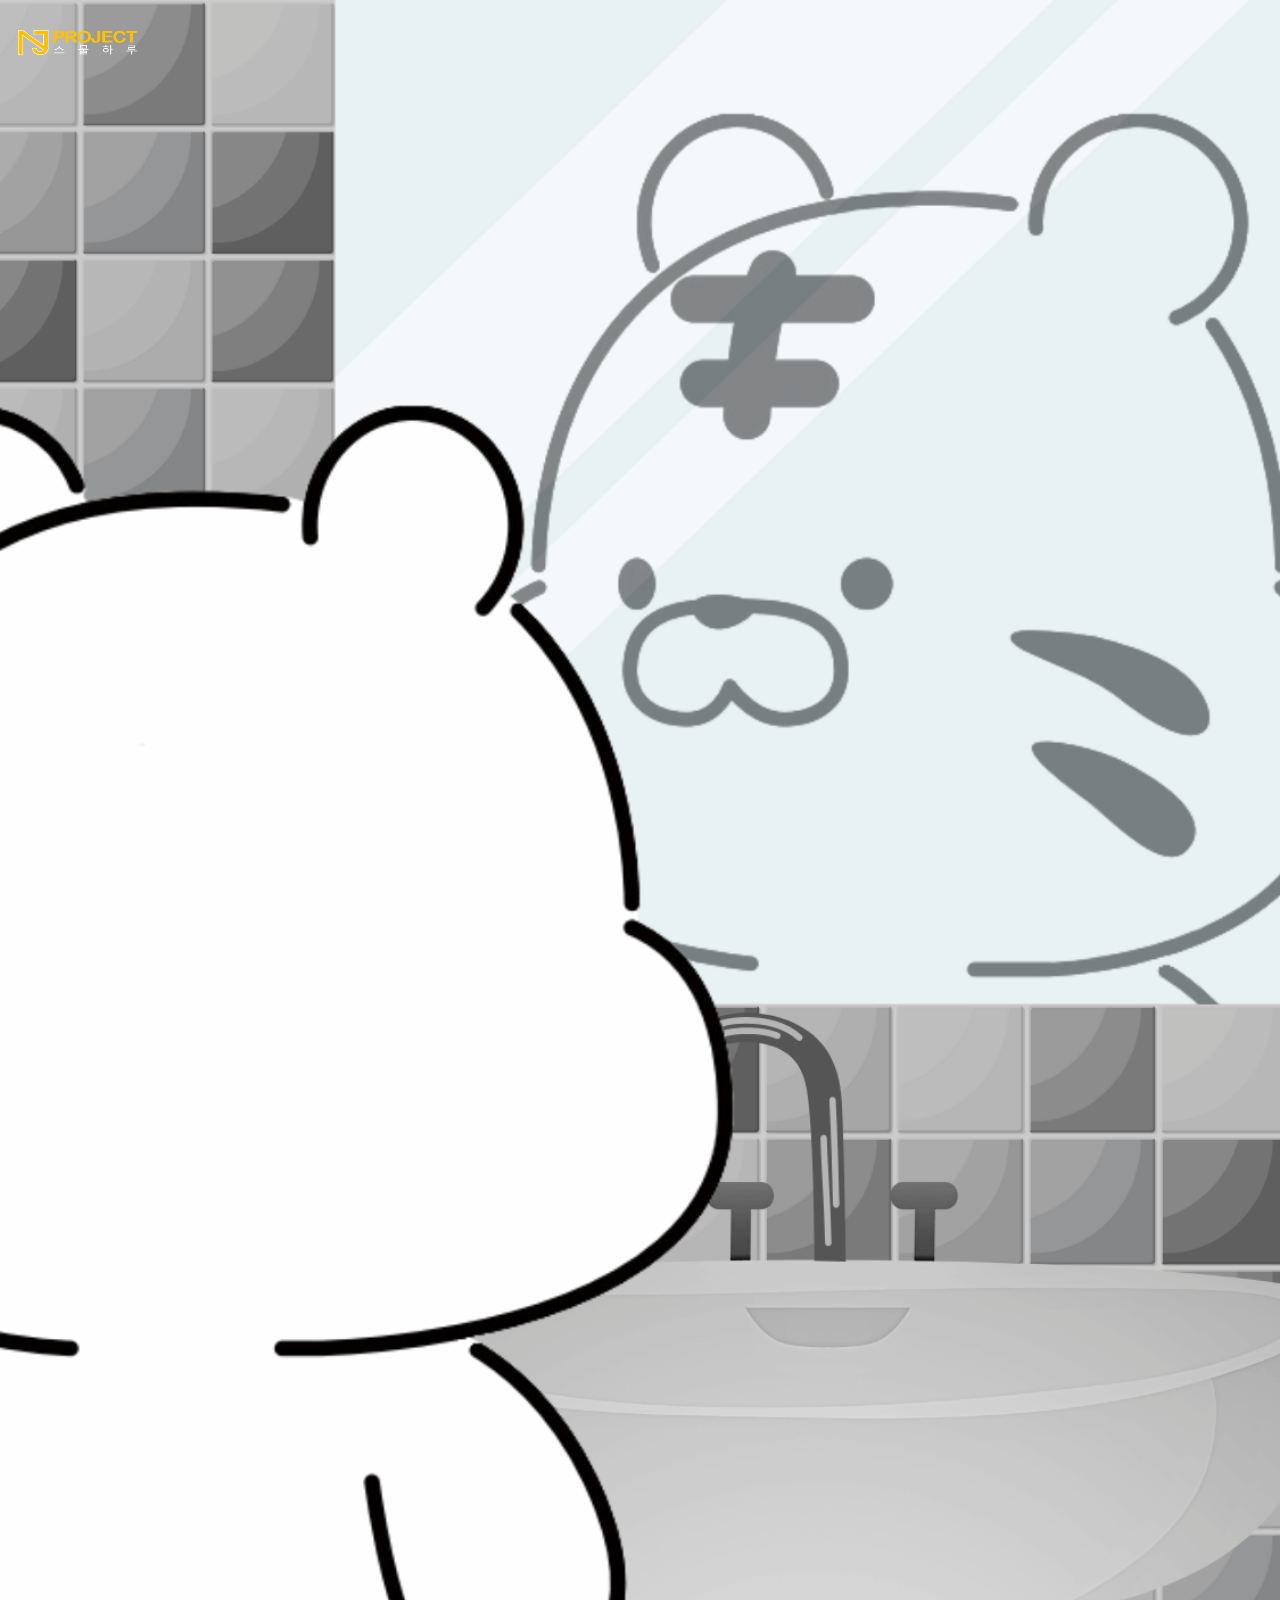
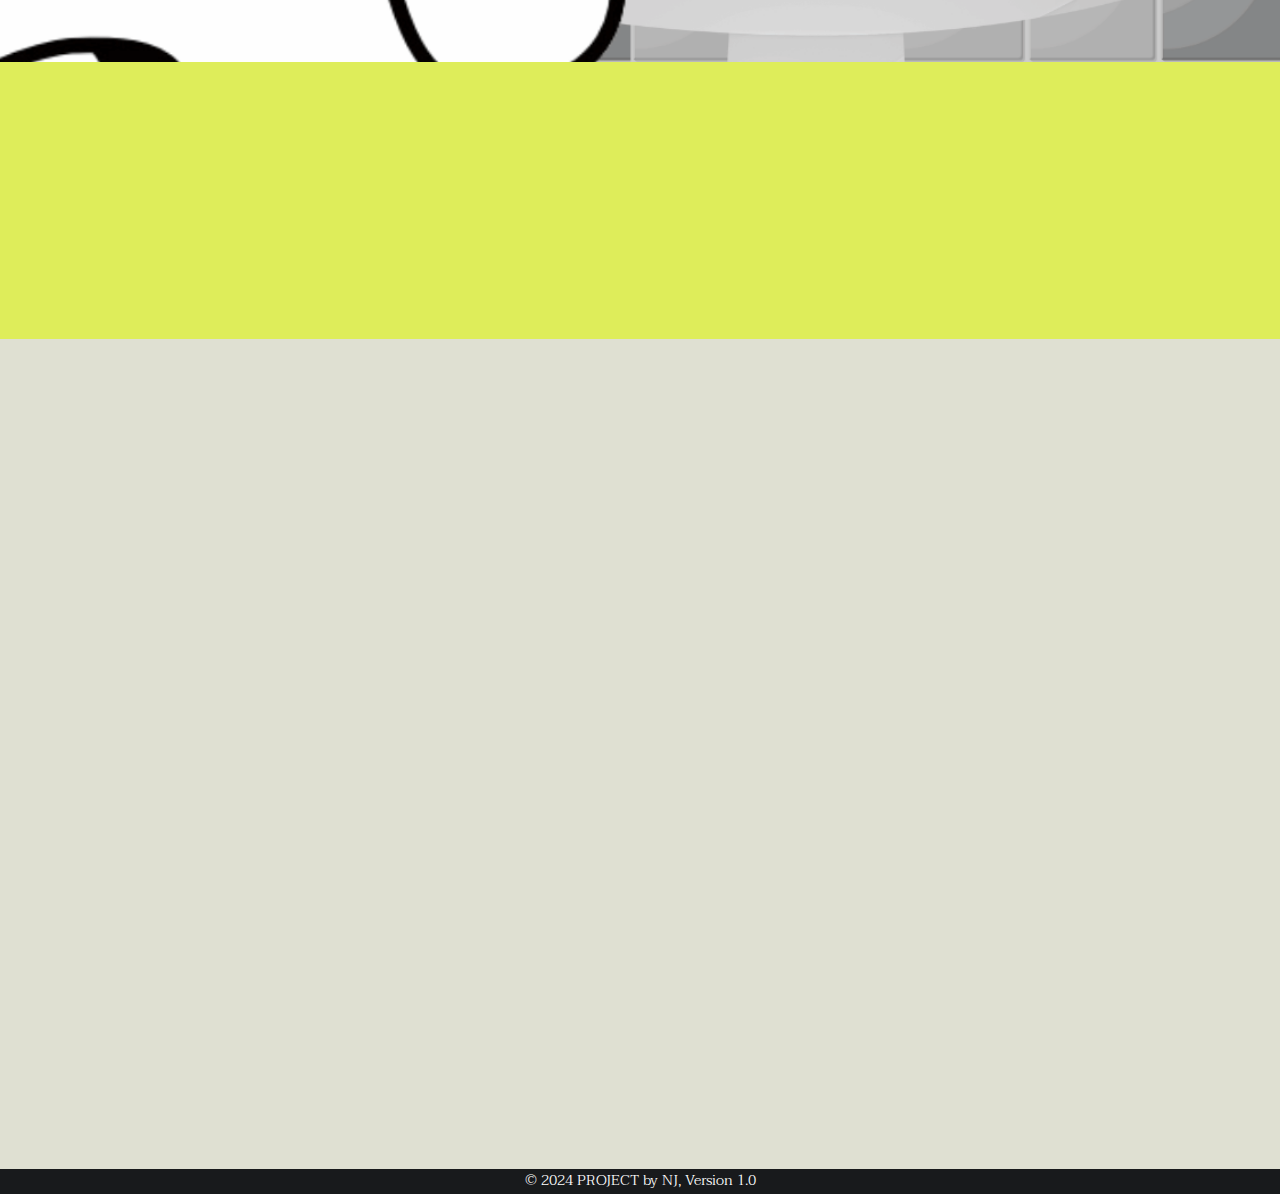
==== index.html @ e20e4a2f "Add files via upload" ====
<!DOCTYPE HTML>
<html><head><title>백호돌이 괴담 by NJ</title><meta charset="utf-8"><meta name="robots" content="index, follow, max-image-preview:large, max-snippet:-1, max-video-preview:-1"><meta name="viewport" content="width=device-width, initial-scale=1"><link rel="stylesheet" href="assets/css/main.css"></head><body>

		<!-- Header -->
		<header id="header" class="alt"><div class="logo"><img src="images/logo.png" width="120" height="40" alt="Project_04 by NJ"></div>
		</header>


		<!-- Boby -->
		<section id="banner3">
			<div id ="content" class="base_container">
				<img id ="intro_container" src="images/bg_intro1.png"></img>
				<div id ="start_container"></div>
			</div>

		</section>

		
		<!-- Footer -->
		<div class="footer">
			<p>&copy; 2024 PROJECT by NJ, Version 1.0</p>
		</div>


		<!-- Scripts -->
		<script src="assets/js/index.js"></script></body></html>
---- assets/css/main.css ----
@charset "UTF-8";
@import url(font-awesome.min.css);
@import url("https://fonts.googleapis.com/css?family=Taviraj:300,400,700,300i,400i,700i");
@import url('https://fonts.googleapis.com/css2?family=Dongle:wght@300;400;700&display=swap');
@import url("https://fonts.googleapis.com/css?family=Poppins:200,300,400,500,600,700,800,900&display=swap");


.dongle-light {
  font-family: "Dongle", sans-serif;
  font-weight: 300;
  font-style: normal;
}

.dongle-regular {
  font-family: "Dongle", sans-serif;
  font-weight: 400;
  font-style: normal;
}

.dongle-bold {
  font-family: "Dongle", sans-serif;
  font-weight: 700;
  font-style: normal;
}

/* Reset */

	html, body, div, span, applet, object, iframe, h1, h2, h3, h4, h5, h6, p, blockquote, pre, a, abbr, acronym, address, big, cite, code, del, dfn, em, img, ins, kbd, q, s, samp, small, strike, strong, sub, sup, tt, var, b, u, i, center, dl, dt, dd, ol, ul, li, fieldset, form, label, legend, table, caption, tbody, tfoot, thead, tr, th, td, article, aside, canvas, details, embed, figure, figcaption, footer, header, hgroup, menu, nav, output, ruby, section, summary, time, mark, audio, video {
		margin: 0;
		padding: 0;
		border: 0;
		font-size: 100%;
		font: inherit;
		vertical-align: baseline;
	}

	article, aside, details, figcaption, figure, footer, header, hgroup, menu, nav, section {
		display: block;
	}

	body {
		line-height: 1;
	}
.image.fit img {
	width: 100%;
	height: auto;
}
	ol, ul {
		list-style: none;
	}

	blockquote, q {
		quotes: none;
	}

	blockquote:before, blockquote:after, q:before, q:after {
		content: '';
		content: none;
	}

	table {
		border-collapse: collapse;
		border-spacing: 0;
	}

	body {
		-webkit-text-size-adjust: none;
	}

/* Box Model */

	*, *:before, *:after {
		-moz-box-sizing: border-box;
		-webkit-box-sizing: border-box;
		box-sizing: border-box;
	}

/* Containers */

	.container {
		margin-left: auto;
		margin-right: auto;
	}

	.container.\31 25\25 {
		width: 100%;
		max-width: 100rem;
		min-width: 80rem;
	}

	.container.\37 5\25 {
		width: 60rem;
	}

	.container.\35 0\25 {
		width: 40rem;
	}

	.container.\32 5\25 {
		width: 20rem;
	}

	.container {
		width: 80rem;
	}

	@media screen and (max-width: 1680px) {

		.container.\31 25\25 {
			width: 100%;
			max-width: 100rem;
			min-width: 80rem;
		}

		.container.\37 5\25 {
			width: 60rem;
		}

		.container.\35 0\25 {
			width: 40rem;
		}

		.container.\32 5\25 {
			width: 20rem;
		}

		.container {
			width: 80rem;
		}

	}

	@media screen and (max-width: 1280px) {

		.container.\31 25\25 {
			width: 100%;
			max-width: 81.25rem;
			min-width: 65rem;
		}

		.container.\37 5\25 {
			width: 48.75rem;
		}

		.container.\35 0\25 {
			width: 32.5rem;
		}

		.container.\32 5\25 {
			width: 16.25rem;
		}

		.container {
			width: 65rem;
		}

	}

	@media screen and (max-width: 980px) {

		.container.\31 25\25 {
			width: 100%;
			max-width: 112.5%;
			min-width: 90%;
		}

		.container.\37 5\25 {
			width: 67.5%;
		}

		.container.\35 0\25 {
			width: 45%;
		}

		.container.\32 5\25 {
			width: 22.5%;
		}

		.container {
			width: 90%;
		}

	}

	@media screen and (max-width: 736px) {

		.container.\31 25\25 {
			width: 100%;
			max-width: 112.5%;
			min-width: 90%;
		}

		.container.\37 5\25 {
			width: 67.5%;
		}

		.container.\35 0\25 {
			width: 45%;
		}

		.container.\32 5\25 {
			width: 22.5%;
		}

		.container {
			width: 90% !important;
		}

	}

	@media screen and (max-width: 480px) {

		.container.\31 25\25 {
			width: 100%;
			max-width: 112.5%;
			min-width: 90%;
		}

		.container.\37 5\25 {
			width: 67.5%;
		}

		.container.\35 0\25 {
			width: 45%;
		}

		.container.\32 5\25 {
			width: 22.5%;
		}

		.container {
			width: 90% !important;
		}

	}

/* Grid */

	.row {
		border-bottom: solid 1px transparent;
		-moz-box-sizing: border-box;
		-webkit-box-sizing: border-box;
		box-sizing: border-box;
	}

	.row > * {
		float: left;
		-moz-box-sizing: border-box;
		-webkit-box-sizing: border-box;
		box-sizing: border-box;
	}

	.row:after, .row:before {
		content: '';
		display: block;
		clear: both;
		height: 0;
	}

	.row.uniform > * > :first-child {
		margin-top: 0;
	}

	.row.uniform > * > :last-child {
		margin-bottom: 0;
	}

	.row.\30 \25 > * {
		padding: 0 0 0 0rem;
	}

	.row.\30 \25 {
		margin: 0 0 -1px 0rem;
	}

	.row.uniform.\30 \25 > * {
		padding: 0rem 0 0 0rem;
	}

	.row.uniform.\30 \25 {
		margin: 0rem 0 -1px 0rem;
	}

	.row > * {
		padding: 0 0 0 2rem;
	}

	.row {
		margin: 0 0 -1px -2rem;
	}

	.row.uniform > * {
		padding: 2rem 0 0 2rem;
	}

	.row.uniform {
		margin: -2rem 0 -1px -2rem;
	}

	.row.\32 00\25 > * {
		padding: 0 0 0 4rem;
	}

	.row.\32 00\25 {
		margin: 0 0 -1px -4rem;
	}

	.row.uniform.\32 00\25 > * {
		padding: 4rem 0 0 4rem;
	}

	.row.uniform.\32 00\25 {
		margin: -4rem 0 -1px -4rem;
	}

	.row.\31 50\25 > * {
		padding: 0 0 0 3rem;
	}

	.row.\31 50\25 {
		margin: 0 0 -1px -3rem;
	}

	.row.uniform.\31 50\25 > * {
		padding: 3rem 0 0 3rem;
	}

	.row.uniform.\31 50\25 {
		margin: -3rem 0 -1px -3rem;
	}

	.row.\35 0\25 > * {
		padding: 0 0 0 1rem;
	}

	.row.\35 0\25 {
		margin: 0 0 -1px -1rem;
	}

	.row.uniform.\35 0\25 > * {
		padding: 1rem 0 0 1rem;
	}

	.row.uniform.\35 0\25 {
		margin: -1rem 0 -1px -1rem;
	}

	.row.\32 5\25 > * {
		padding: 0 0 0 0.5rem;
	}

	.row.\32 5\25 {
		margin: 0 0 -1px -0.5rem;
	}

	.row.uniform.\32 5\25 > * {
		padding: 0.5rem 0 0 0.5rem;
	}

	.row.uniform.\32 5\25 {
		margin: -0.5rem 0 -1px -0.5rem;
	}

	.\31 2u, .\31 2u\24 {
		width: 100%;
		clear: none;
		margin-left: 0;
	}

	.\31 1u, .\31 1u\24 {
		width: 91.6666666667%;
		clear: none;
		margin-left: 0;
	}

	.\31 0u, .\31 0u\24 {
		width: 83.3333333333%;
		clear: none;
		margin-left: 0;
	}

	.\39 u, .\39 u\24 {
		width: 75%;
		clear: none;
		margin-left: 0;
	}

	.\38 u, .\38 u\24 {
		width: 66.6666666667%;
		clear: none;
		margin-left: 0;
	}

	.\37 u, .\37 u\24 {
		width: 58.3333333333%;
		clear: none;
		margin-left: 0;
	}

	.\36 u, .\36 u\24 {
		width: 50%;
		clear: none;
		margin-left: 0;
	}

	.\35 u, .\35 u\24 {
		width: 41.6666666667%;
		clear: none;
		margin-left: 0;
	}

	.\34 u, .\34 u\24 {
		width: 33.3333333333%;
		clear: none;
		margin-left: 0;
	}

	.\33 u, .\33 u\24 {
		width: 25%;
		clear: none;
		margin-left: 0;
	}

	.\32 u, .\32 u\24 {
		width: 16.6666666667%;
		clear: none;
		margin-left: 0;
	}

	.\31 u, .\31 u\24 {
		width: 8.3333333333%;
		clear: none;
		margin-left: 0;
	}

	.\31 2u\24 + *,
	.\31 1u\24 + *,
	.\31 0u\24 + *,
	.\39 u\24 + *,
	.\38 u\24 + *,
	.\37 u\24 + *,
	.\36 u\24 + *,
	.\35 u\24 + *,
	.\34 u\24 + *,
	.\33 u\24 + *,
	.\32 u\24 + *,
	.\31 u\24 + * {
		clear: left;
	}

	.\-11u {
		margin-left: 91.66667%;
	}

	.\-10u {
		margin-left: 83.33333%;
	}

	.\-9u {
		margin-left: 75%;
	}

	.\-8u {
		margin-left: 66.66667%;
	}

	.\-7u {
		margin-left: 58.33333%;
	}

	.\-6u {
		margin-left: 50%;
	}

	.\-5u {
		margin-left: 41.66667%;
	}

	.\-4u {
		margin-left: 33.33333%;
	}

	.\-3u {
		margin-left: 25%;
	}

	.\-2u {
		margin-left: 16.66667%;
	}

	.\-1u {
		margin-left: 8.33333%;
	}

	@media screen and (max-width: 1680px) {

		.row > * {
			padding: 0 0 0 2rem;
		}

		.row {
			margin: 0 0 -1px -2rem;
		}

		.row.uniform > * {
			padding: 2rem 0 0 2rem;
		}

		.row.uniform {
			margin: -2rem 0 -1px -2rem;
		}

		.row.\32 00\25 > * {
			padding: 0 0 0 4rem;
		}

		.row.\32 00\25 {
			margin: 0 0 -1px -4rem;
		}

		.row.uniform.\32 00\25 > * {
			padding: 4rem 0 0 4rem;
		}

		.row.uniform.\32 00\25 {
			margin: -4rem 0 -1px -4rem;
		}

		.row.\31 50\25 > * {
			padding: 0 0 0 3rem;
		}

		.row.\31 50\25 {
			margin: 0 0 -1px -3rem;
		}

		.row.uniform.\31 50\25 > * {
			padding: 3rem 0 0 3rem;
		}

		.row.uniform.\31 50\25 {
			margin: -3rem 0 -1px -3rem;
		}

		.row.\35 0\25 > * {
			padding: 0 0 0 1rem;
		}

		.row.\35 0\25 {
			margin: 0 0 -1px -1rem;
		}

		.row.uniform.\35 0\25 > * {
			padding: 1rem 0 0 1rem;
		}

		.row.uniform.\35 0\25 {
			margin: -1rem 0 -1px -1rem;
		}

		.row.\32 5\25 > * {
			padding: 0 0 0 0.5rem;
		}

		.row.\32 5\25 {
			margin: 0 0 -1px -0.5rem;
		}

		.row.uniform.\32 5\25 > * {
			padding: 0.5rem 0 0 0.5rem;
		}

		.row.uniform.\32 5\25 {
			margin: -0.5rem 0 -1px -0.5rem;
		}

		.\31 2u\28xlarge\29, .\31 2u\24\28xlarge\29 {
			width: 100%;
			clear: none;
			margin-left: 0;
		}

		.\31 1u\28xlarge\29, .\31 1u\24\28xlarge\29 {
			width: 91.6666666667%;
			clear: none;
			margin-left: 0;
		}

		.\31 0u\28xlarge\29, .\31 0u\24\28xlarge\29 {
			width: 83.3333333333%;
			clear: none;
			margin-left: 0;
		}

		.\39 u\28xlarge\29, .\39 u\24\28xlarge\29 {
			width: 75%;
			clear: none;
			margin-left: 0;
		}

		.\38 u\28xlarge\29, .\38 u\24\28xlarge\29 {
			width: 66.6666666667%;
			clear: none;
			margin-left: 0;
		}

		.\37 u\28xlarge\29, .\37 u\24\28xlarge\29 {
			width: 58.3333333333%;
			clear: none;
			margin-left: 0;
		}

		.\36 u\28xlarge\29, .\36 u\24\28xlarge\29 {
			width: 50%;
			clear: none;
			margin-left: 0;
		}

		.\35 u\28xlarge\29, .\35 u\24\28xlarge\29 {
			width: 41.6666666667%;
			clear: none;
			margin-left: 0;
		}

		.\34 u\28xlarge\29, .\34 u\24\28xlarge\29 {
			width: 33.3333333333%;
			clear: none;
			margin-left: 0;
		}

		.\33 u\28xlarge\29, .\33 u\24\28xlarge\29 {
			width: 25%;
			clear: none;
			margin-left: 0;
		}

		.\32 u\28xlarge\29, .\32 u\24\28xlarge\29 {
			width: 16.6666666667%;
			clear: none;
			margin-left: 0;
		}

		.\31 u\28xlarge\29, .\31 u\24\28xlarge\29 {
			width: 8.3333333333%;
			clear: none;
			margin-left: 0;
		}

		.\31 2u\24\28xlarge\29 + *,
		.\31 1u\24\28xlarge\29 + *,
		.\31 0u\24\28xlarge\29 + *,
		.\39 u\24\28xlarge\29 + *,
		.\38 u\24\28xlarge\29 + *,
		.\37 u\24\28xlarge\29 + *,
		.\36 u\24\28xlarge\29 + *,
		.\35 u\24\28xlarge\29 + *,
		.\34 u\24\28xlarge\29 + *,
		.\33 u\24\28xlarge\29 + *,
		.\32 u\24\28xlarge\29 + *,
		.\31 u\24\28xlarge\29 + * {
			clear: left;
		}

		.\-11u\28xlarge\29 {
			margin-left: 91.66667%;
		}

		.\-10u\28xlarge\29 {
			margin-left: 83.33333%;
		}

		.\-9u\28xlarge\29 {
			margin-left: 75%;
		}

		.\-8u\28xlarge\29 {
			margin-left: 66.66667%;
		}

		.\-7u\28xlarge\29 {
			margin-left: 58.33333%;
		}

		.\-6u\28xlarge\29 {
			margin-left: 50%;
		}

		.\-5u\28xlarge\29 {
			margin-left: 41.66667%;
		}

		.\-4u\28xlarge\29 {
			margin-left: 33.33333%;
		}

		.\-3u\28xlarge\29 {
			margin-left: 25%;
		}

		.\-2u\28xlarge\29 {
			margin-left: 16.66667%;
		}

		.\-1u\28xlarge\29 {
			margin-left: 8.33333%;
		}

	}

	@media screen and (max-width: 1280px) {

		.row > * {
			padding: 0 0 0 1.5rem;
		}

		.row {
			margin: 0 0 -1px -1.5rem;
		}

		.row.uniform > * {
			padding: 1.5rem 0 0 1.5rem;
		}

		.row.uniform {
			margin: -1.5rem 0 -1px -1.5rem;
		}

		.row.\32 00\25 > * {
			padding: 0 0 0 3rem;
		}

		.row.\32 00\25 {
			margin: 0 0 -1px -3rem;
		}

		.row.uniform.\32 00\25 > * {
			padding: 3rem 0 0 3rem;
		}

		.row.uniform.\32 00\25 {
			margin: -3rem 0 -1px -3rem;
		}

		.row.\31 50\25 > * {
			padding: 0 0 0 2.25rem;
		}

		.row.\31 50\25 {
			margin: 0 0 -1px -2.25rem;
		}

		.row.uniform.\31 50\25 > * {
			padding: 2.25rem 0 0 2.25rem;
		}

		.row.uniform.\31 50\25 {
			margin: -2.25rem 0 -1px -2.25rem;
		}

		.row.\35 0\25 > * {
			padding: 0 0 0 0.75rem;
		}

		.row.\35 0\25 {
			margin: 0 0 -1px -0.75rem;
		}

		.row.uniform.\35 0\25 > * {
			padding: 0.75rem 0 0 0.75rem;
		}

		.row.uniform.\35 0\25 {
			margin: -0.75rem 0 -1px -0.75rem;
		}

		.row.\32 5\25 > * {
			padding: 0 0 0 0.375rem;
		}

		.row.\32 5\25 {
			margin: 0 0 -1px -0.375rem;
		}

		.row.uniform.\32 5\25 > * {
			padding: 0.375rem 0 0 0.375rem;
		}

		.row.uniform.\32 5\25 {
			margin: -0.375rem 0 -1px -0.375rem;
		}

		.\31 2u\28large\29, .\31 2u\24\28large\29 {
			width: 100%;
			clear: none;
			margin-left: 0;
		}

		.\31 1u\28large\29, .\31 1u\24\28large\29 {
			width: 91.6666666667%;
			clear: none;
			margin-left: 0;
		}

		.\31 0u\28large\29, .\31 0u\24\28large\29 {
			width: 83.3333333333%;
			clear: none;
			margin-left: 0;
		}

		.\39 u\28large\29, .\39 u\24\28large\29 {
			width: 75%;
			clear: none;
			margin-left: 0;
		}

		.\38 u\28large\29, .\38 u\24\28large\29 {
			width: 66.6666666667%;
			clear: none;
			margin-left: 0;
		}

		.\37 u\28large\29, .\37 u\24\28large\29 {
			width: 58.3333333333%;
			clear: none;
			margin-left: 0;
		}

		.\36 u\28large\29, .\36 u\24\28large\29 {
			width: 50%;
			clear: none;
			margin-left: 0;
		}

		.\35 u\28large\29, .\35 u\24\28large\29 {
			width: 41.6666666667%;
			clear: none;
			margin-left: 0;
		}

		.\34 u\28large\29, .\34 u\24\28large\29 {
			width: 33.3333333333%;
			clear: none;
			margin-left: 0;
		}

		.\33 u\28large\29, .\33 u\24\28large\29 {
			width: 25%;
			clear: none;
			margin-left: 0;
		}

		.\32 u\28large\29, .\32 u\24\28large\29 {
			width: 16.6666666667%;
			clear: none;
			margin-left: 0;
		}

		.\31 u\28large\29, .\31 u\24\28large\29 {
			width: 8.3333333333%;
			clear: none;
			margin-left: 0;
		}

		.\31 2u\24\28large\29 + *,
		.\31 1u\24\28large\29 + *,
		.\31 0u\24\28large\29 + *,
		.\39 u\24\28large\29 + *,
		.\38 u\24\28large\29 + *,
		.\37 u\24\28large\29 + *,
		.\36 u\24\28large\29 + *,
		.\35 u\24\28large\29 + *,
		.\34 u\24\28large\29 + *,
		.\33 u\24\28large\29 + *,
		.\32 u\24\28large\29 + *,
		.\31 u\24\28large\29 + * {
			clear: left;
		}

		.\-11u\28large\29 {
			margin-left: 91.66667%;
		}

		.\-10u\28large\29 {
			margin-left: 83.33333%;
		}

		.\-9u\28large\29 {
			margin-left: 75%;
		}

		.\-8u\28large\29 {
			margin-left: 66.66667%;
		}

		.\-7u\28large\29 {
			margin-left: 58.33333%;
		}

		.\-6u\28large\29 {
			margin-left: 50%;
		}

		.\-5u\28large\29 {
			margin-left: 41.66667%;
		}

		.\-4u\28large\29 {
			margin-left: 33.33333%;
		}

		.\-3u\28large\29 {
			margin-left: 25%;
		}

		.\-2u\28large\29 {
			margin-left: 16.66667%;
		}

		.\-1u\28large\29 {
			margin-left: 8.33333%;
		}

	}

	@media screen and (max-width: 980px) {

		.row > * {
			padding: 0 0 0 1.5rem;
		}

		.row {
			margin: 0 0 -1px -1.5rem;
		}

		.row.uniform > * {
			padding: 1.5rem 0 0 1.5rem;
		}

		.row.uniform {
			margin: -1.5rem 0 -1px -1.5rem;
		}

		.row.\32 00\25 > * {
			padding: 0 0 0 3rem;
		}

		.row.\32 00\25 {
			margin: 0 0 -1px -3rem;
		}

		.row.uniform.\32 00\25 > * {
			padding: 3rem 0 0 3rem;
		}

		.row.uniform.\32 00\25 {
			margin: -3rem 0 -1px -3rem;
		}

		.row.\31 50\25 > * {
			padding: 0 0 0 2.25rem;
		}

		.row.\31 50\25 {
			margin: 0 0 -1px -2.25rem;
		}

		.row.uniform.\31 50\25 > * {
			padding: 2.25rem 0 0 2.25rem;
		}

		.row.uniform.\31 50\25 {
			margin: -2.25rem 0 -1px -2.25rem;
		}

		.row.\35 0\25 > * {
			padding: 0 0 0 0.75rem;
		}

		.row.\35 0\25 {
			margin: 0 0 -1px -0.75rem;
		}

		.row.uniform.\35 0\25 > * {
			padding: 0.75rem 0 0 0.75rem;
		}

		.row.uniform.\35 0\25 {
			margin: -0.75rem 0 -1px -0.75rem;
		}

		.row.\32 5\25 > * {
			padding: 0 0 0 0.375rem;
		}

		.row.\32 5\25 {
			margin: 0 0 -1px -0.375rem;
		}

		.row.uniform.\32 5\25 > * {
			padding: 0.375rem 0 0 0.375rem;
		}

		.row.uniform.\32 5\25 {
			margin: -0.375rem 0 -1px -0.375rem;
		}

		.\31 2u\28medium\29, .\31 2u\24\28medium\29 {
			width: 100%;
			clear: none;
			margin-left: 0;
		}

		.\31 1u\28medium\29, .\31 1u\24\28medium\29 {
			width: 91.6666666667%;
			clear: none;
			margin-left: 0;
		}

		.\31 0u\28medium\29, .\31 0u\24\28medium\29 {
			width: 83.3333333333%;
			clear: none;
			margin-left: 0;
		}

		.\39 u\28medium\29, .\39 u\24\28medium\29 {
			width: 75%;
			clear: none;
			margin-left: 0;
		}

		.\38 u\28medium\29, .\38 u\24\28medium\29 {
			width: 66.6666666667%;
			clear: none;
			margin-left: 0;
		}

		.\37 u\28medium\29, .\37 u\24\28medium\29 {
			width: 58.3333333333%;
			clear: none;
			margin-left: 0;
		}

		.\36 u\28medium\29, .\36 u\24\28medium\29 {
			width: 50%;
			clear: none;
			margin-left: 0;
		}

		.\35 u\28medium\29, .\35 u\24\28medium\29 {
			width: 41.6666666667%;
			clear: none;
			margin-left: 0;
		}

		.\34 u\28medium\29, .\34 u\24\28medium\29 {
			width: 33.3333333333%;
			clear: none;
			margin-left: 0;
		}

		.\33 u\28medium\29, .\33 u\24\28medium\29 {
			width: 25%;
			clear: none;
			margin-left: 0;
		}

		.\32 u\28medium\29, .\32 u\24\28medium\29 {
			width: 16.6666666667%;
			clear: none;
			margin-left: 0;
		}

		.\31 u\28medium\29, .\31 u\24\28medium\29 {
			width: 8.3333333333%;
			clear: none;
			margin-left: 0;
		}

		.\31 2u\24\28medium\29 + *,
		.\31 1u\24\28medium\29 + *,
		.\31 0u\24\28medium\29 + *,
		.\39 u\24\28medium\29 + *,
		.\38 u\24\28medium\29 + *,
		.\37 u\24\28medium\29 + *,
		.\36 u\24\28medium\29 + *,
		.\35 u\24\28medium\29 + *,
		.\34 u\24\28medium\29 + *,
		.\33 u\24\28medium\29 + *,
		.\32 u\24\28medium\29 + *,
		.\31 u\24\28medium\29 + * {
			clear: left;
		}

		.\-11u\28medium\29 {
			margin-left: 91.66667%;
		}

		.\-10u\28medium\29 {
			margin-left: 83.33333%;
		}

		.\-9u\28medium\29 {
			margin-left: 75%;
		}

		.\-8u\28medium\29 {
			margin-left: 66.66667%;
		}

		.\-7u\28medium\29 {
			margin-left: 58.33333%;
		}

		.\-6u\28medium\29 {
			margin-left: 50%;
		}

		.\-5u\28medium\29 {
			margin-left: 41.66667%;
		}

		.\-4u\28medium\29 {
			margin-left: 33.33333%;
		}

		.\-3u\28medium\29 {
			margin-left: 25%;
		}

		.\-2u\28medium\29 {
			margin-left: 16.66667%;
		}

		.\-1u\28medium\29 {
			margin-left: 8.33333%;
		}

	}

	@media screen and (max-width: 736px) {

		.row > * {
			padding: 0 0 0 1.25rem;
		}

		.row {
			margin: 0 0 -1px -1.25rem;
		}

		.row.uniform > * {
			padding: 1.25rem 0 0 1.25rem;
		}

		.row.uniform {
			margin: -1.25rem 0 -1px -1.25rem;
		}

		.row.\32 00\25 > * {
			padding: 0 0 0 2.5rem;
		}

		.row.\32 00\25 {
			margin: 0 0 -1px -2.5rem;
		}

		.row.uniform.\32 00\25 > * {
			padding: 2.5rem 0 0 2.5rem;
		}

		.row.uniform.\32 00\25 {
			margin: -2.5rem 0 -1px -2.5rem;
		}

		.row.\31 50\25 > * {
			padding: 0 0 0 1.875rem;
		}

		.row.\31 50\25 {
			margin: 0 0 -1px -1.875rem;
		}

		.row.uniform.\31 50\25 > * {
			padding: 1.875rem 0 0 1.875rem;
		}

		.row.uniform.\31 50\25 {
			margin: -1.875rem 0 -1px -1.875rem;
		}

		.row.\35 0\25 > * {
			padding: 0 0 0 0.625rem;
		}

		.row.\35 0\25 {
			margin: 0 0 -1px -0.625rem;
		}

		.row.uniform.\35 0\25 > * {
			padding: 0.625rem 0 0 0.625rem;
		}

		.row.uniform.\35 0\25 {
			margin: -0.625rem 0 -1px -0.625rem;
		}

		.row.\32 5\25 > * {
			padding: 0 0 0 0.3125rem;
		}

		.row.\32 5\25 {
			margin: 0 0 -1px -0.3125rem;
		}

		.row.uniform.\32 5\25 > * {
			padding: 0.3125rem 0 0 0.3125rem;
		}

		.row.uniform.\32 5\25 {
			margin: -0.3125rem 0 -1px -0.3125rem;
		}

		.\31 2u\28small\29, .\31 2u\24\28small\29 {
			width: 100%;
			clear: none;
			margin-left: 0;
		}

		.\31 1u\28small\29, .\31 1u\24\28small\29 {
			width: 91.6666666667%;
			clear: none;
			margin-left: 0;
		}

		.\31 0u\28small\29, .\31 0u\24\28small\29 {
			width: 83.3333333333%;
			clear: none;
			margin-left: 0;
		}

		.\39 u\28small\29, .\39 u\24\28small\29 {
			width: 75%;
			clear: none;
			margin-left: 0;
		}

		.\38 u\28small\29, .\38 u\24\28small\29 {
			width: 66.6666666667%;
			clear: none;
			margin-left: 0;
		}

		.\37 u\28small\29, .\37 u\24\28small\29 {
			width: 58.3333333333%;
			clear: none;
			margin-left: 0;
		}

		.\36 u\28small\29, .\36 u\24\28small\29 {
			width: 50%;
			clear: none;
			margin-left: 0;
		}

		.\35 u\28small\29, .\35 u\24\28small\29 {
			width: 41.6666666667%;
			clear: none;
			margin-left: 0;
		}

		.\34 u\28small\29, .\34 u\24\28small\29 {
			width: 33.3333333333%;
			clear: none;
			margin-left: 0;
		}

		.\33 u\28small\29, .\33 u\24\28small\29 {
			width: 25%;
			clear: none;
			margin-left: 0;
		}

		.\32 u\28small\29, .\32 u\24\28small\29 {
			width: 16.6666666667%;
			clear: none;
			margin-left: 0;
		}

		.\31 u\28small\29, .\31 u\24\28small\29 {
			width: 8.3333333333%;
			clear: none;
			margin-left: 0;
		}

		.\31 2u\24\28small\29 + *,
		.\31 1u\24\28small\29 + *,
		.\31 0u\24\28small\29 + *,
		.\39 u\24\28small\29 + *,
		.\38 u\24\28small\29 + *,
		.\37 u\24\28small\29 + *,
		.\36 u\24\28small\29 + *,
		.\35 u\24\28small\29 + *,
		.\34 u\24\28small\29 + *,
		.\33 u\24\28small\29 + *,
		.\32 u\24\28small\29 + *,
		.\31 u\24\28small\29 + * {
			clear: left;
		}

		.\-11u\28small\29 {
			margin-left: 91.66667%;
		}

		.\-10u\28small\29 {
			margin-left: 83.33333%;
		}

		.\-9u\28small\29 {
			margin-left: 75%;
		}

		.\-8u\28small\29 {
			margin-left: 66.66667%;
		}

		.\-7u\28small\29 {
			margin-left: 58.33333%;
		}

		.\-6u\28small\29 {
			margin-left: 50%;
		}

		.\-5u\28small\29 {
			margin-left: 41.66667%;
		}

		.\-4u\28small\29 {
			margin-left: 33.33333%;
		}

		.\-3u\28small\29 {
			margin-left: 25%;
		}

		.\-2u\28small\29 {
			margin-left: 16.66667%;
		}

		.\-1u\28small\29 {
			margin-left: 8.33333%;
		}

	}

	@media screen and (max-width: 480px) {

		.row > * {
			padding: 0 0 0 1.25rem;
		}

		.row {
			margin: 0 0 -1px -1.25rem;
		}

		.row.uniform > * {
			padding: 1.25rem 0 0 1.25rem;
		}

		.row.uniform {
			margin: -1.25rem 0 -1px -1.25rem;
		}

		.row.\32 00\25 > * {
			padding: 0 0 0 2.5rem;
		}

		.row.\32 00\25 {
			margin: 0 0 -1px -2.5rem;
		}

		.row.uniform.\32 00\25 > * {
			padding: 2.5rem 0 0 2.5rem;
		}

		.row.uniform.\32 00\25 {
			margin: -2.5rem 0 -1px -2.5rem;
		}

		.row.\31 50\25 > * {
			padding: 0 0 0 1.875rem;
		}

		.row.\31 50\25 {
			margin: 0 0 -1px -1.875rem;
		}

		.row.uniform.\31 50\25 > * {
			padding: 1.875rem 0 0 1.875rem;
		}

		.row.uniform.\31 50\25 {
			margin: -1.875rem 0 -1px -1.875rem;
		}

		.row.\35 0\25 > * {
			padding: 0 0 0 0.625rem;
		}

		.row.\35 0\25 {
			margin: 0 0 -1px -0.625rem;
		}

		.row.uniform.\35 0\25 > * {
			padding: 0.625rem 0 0 0.625rem;
		}

		.row.uniform.\35 0\25 {
			margin: -0.625rem 0 -1px -0.625rem;
		}

		.row.\32 5\25 > * {
			padding: 0 0 0 0.3125rem;
		}

		.row.\32 5\25 {
			margin: 0 0 -1px -0.3125rem;
		}

		.row.uniform.\32 5\25 > * {
			padding: 0.3125rem 0 0 0.3125rem;
		}

		.row.uniform.\32 5\25 {
			margin: -0.3125rem 0 -1px -0.3125rem;
		}

		.\31 2u\28xsmall\29, .\31 2u\24\28xsmall\29 {
			width: 100%;
			clear: none;
			margin-left: 0;
		}

		.\31 1u\28xsmall\29, .\31 1u\24\28xsmall\29 {
			width: 91.6666666667%;
			clear: none;
			margin-left: 0;
		}

		.\31 0u\28xsmall\29, .\31 0u\24\28xsmall\29 {
			width: 83.3333333333%;
			clear: none;
			margin-left: 0;
		}

		.\39 u\28xsmall\29, .\39 u\24\28xsmall\29 {
			width: 75%;
			clear: none;
			margin-left: 0;
		}

		.\38 u\28xsmall\29, .\38 u\24\28xsmall\29 {
			width: 66.6666666667%;
			clear: none;
			margin-left: 0;
		}

		.\37 u\28xsmall\29, .\37 u\24\28xsmall\29 {
			width: 58.3333333333%;
			clear: none;
			margin-left: 0;
		}

		.\36 u\28xsmall\29, .\36 u\24\28xsmall\29 {
			width: 50%;
			clear: none;
			margin-left: 0;
		}

		.\35 u\28xsmall\29, .\35 u\24\28xsmall\29 {
			width: 41.6666666667%;
			clear: none;
			margin-left: 0;
		}

		.\34 u\28xsmall\29, .\34 u\24\28xsmall\29 {
			width: 33.3333333333%;
			clear: none;
			margin-left: 0;
		}

		.\33 u\28xsmall\29, .\33 u\24\28xsmall\29 {
			width: 25%;
			clear: none;
			margin-left: 0;
		}

		.\32 u\28xsmall\29, .\32 u\24\28xsmall\29 {
			width: 16.6666666667%;
			clear: none;
			margin-left: 0;
		}

		.\31 u\28xsmall\29, .\31 u\24\28xsmall\29 {
			width: 8.3333333333%;
			clear: none;
			margin-left: 0;
		}

		.\31 2u\24\28xsmall\29 + *,
		.\31 1u\24\28xsmall\29 + *,
		.\31 0u\24\28xsmall\29 + *,
		.\39 u\24\28xsmall\29 + *,
		.\38 u\24\28xsmall\29 + *,
		.\37 u\24\28xsmall\29 + *,
		.\36 u\24\28xsmall\29 + *,
		.\35 u\24\28xsmall\29 + *,
		.\34 u\24\28xsmall\29 + *,
		.\33 u\24\28xsmall\29 + *,
		.\32 u\24\28xsmall\29 + *,
		.\31 u\24\28xsmall\29 + * {
			clear: left;
		}

		.\-11u\28xsmall\29 {
			margin-left: 91.66667%;
		}

		.\-10u\28xsmall\29 {
			margin-left: 83.33333%;
		}

		.\-9u\28xsmall\29 {
			margin-left: 75%;
		}

		.\-8u\28xsmall\29 {
			margin-left: 66.66667%;
		}

		.\-7u\28xsmall\29 {
			margin-left: 58.33333%;
		}

		.\-6u\28xsmall\29 {
			margin-left: 50%;
		}

		.\-5u\28xsmall\29 {
			margin-left: 41.66667%;
		}

		.\-4u\28xsmall\29 {
			margin-left: 33.33333%;
		}

		.\-3u\28xsmall\29 {
			margin-left: 25%;
		}

		.\-2u\28xsmall\29 {
			margin-left: 16.66667%;
		}

		.\-1u\28xsmall\29 {
			margin-left: 8.33333%;
		}

	}

/* Basic */

	@-ms-viewport {
		width: device-width;
	}

	body {
		-ms-overflow-style: scrollbar;
	}

	@media screen and (max-width: 480px) {

		html, body {
			min-width: 320px;
		}

	}

	body {
		background: #fff;
	}

		body.is-loading *, body.is-loading *:before, body.is-loading *:after {
			-moz-animation: none !important;
			-webkit-animation: none !important;
			-ms-animation: none !important;
			animation: none !important;
			-moz-transition: none !important;
			-webkit-transition: none !important;
			-ms-transition: none !important;
			transition: none !important;
		}

/* Type */

	html {
		font-size: 13pt;
	}

		@media screen and (max-width: 1680px) {

			html {
				font-size: 11pt;
			}

		}

		@media screen and (max-width: 1280px) {

			html {
				font-size: 11pt;
			}

		}

		@media screen and (max-width: 980px) {

			html {
				font-size: 12pt;
			}

		}

		@media screen and (max-width: 736px) {

			html {
				font-size: 12pt;
			}

		}

		@media screen and (max-width: 480px) {

			html {
				font-size: 12pt;
			}

		}

	body {
		background-color: #fff;
		color: #444;
	}

	body, input, select, textarea {
		font-family: "Taviraj", serif;
		font-weight: 300;
		font-size: 1rem;
		line-height: 1.65;
	}

	a {
		text-decoration: underline;
	}

		a:hover {
			text-decoration: none;
		}

	strong, b {
		font-weight: 400;
	}

	em, i {
		font-style: italic;
	}

	p {
		margin: 0 0 2rem 0;
	}

	h1, h2, h3, h4, h5, h6 {
		font-weight: 400;
		line-height: 1.5;
		margin: 0 0 1.5rem 0;
	}

		h1 a, h2 a, h3 a, h4 a, h5 a, h6 a {
			color: inherit;
			text-decoration: none;
		}

	h2 {
		font-size: 1.75rem;
		text-transform: uppercase;
	}

		@media screen and (max-width: 736px) {

			h2 {
				font-size: 1.5rem;
			}

		}

	h3 {
		font-size: 1.35rem;
		text-transform: uppercase;
	}

	h4 {
		font-size: 1.1rem;
	}

	h5 {
		font-size: 0.9rem;
	}

	h6 {
		font-size: 0.7rem;
	}

	sub {
		font-size: 0.8rem;
		position: relative;
		top: 0.5rem;
	}

	sup {
		font-size: 0.8rem;
		position: relative;
		top: -0.5rem;
	}

	blockquote {
		border-left: solid 4px;
		font-style: italic;
		margin: 0 0 2rem 0;
		padding: 0.5rem 0 0.5rem 2rem;
	}

	code {
		border-radius: 4px;
		border: solid 1px;
		font-family: "Courier New", monospace;
		font-size: 0.9rem;
		margin: 0 0.25rem;
		padding: 0.25rem 0.65rem;
	}

	pre {
		-webkit-overflow-scrolling: touch;
		font-family: "Courier New", monospace;
		font-size: 0.9rem;
		margin: 0 0 2rem 0;
	}

		pre code {
			display: block;
			line-height: 1.75;
			padding: 1rem 1.5rem;
			overflow-x: auto;
		}

	hr {
		border: 0;
		border-bottom: solid 1px;
		margin: 2rem 0;
	}

		hr.major {
			margin: 3rem 0;
		}

	.align-left {
		text-align: left;
	}

	.align-center {
		text-align: center;
	}

	.align-right {
		text-align: right;
	}

	input, select, textarea {
		color: #555;
	}

	a {
		color: #5AA6ED;
	}

	strong, b {
		color: #555;
	}

	h1, h2, h3, h4, h5, h6 {
		color: #555;
	}

	blockquote {
		border-left-color: rgba(144, 144, 144, 0.25);
	}

	code {
		background: rgba(144, 144, 144, 0.075);
		border-color: rgba(144, 144, 144, 0.25);
	}

	hr {
		border-bottom-color: rgba(144, 144, 144, 0.25);
	}

/* Box */

	.box {
		margin-bottom: 2rem;
		background: #FFF;
	}

		.box .content {
			padding: 3rem;
		}

		.box > :last-child,
		.box > :last-child > :last-child,
		.box > :last-child > :last-child > :last-child {
			margin-bottom: 0;
		}

		.box.alt {
			border: 0;
			border-radius: 0;
			padding: 0;
		}

		@media screen and (max-width: 736px) {

			.box .content {
				padding: 2rem;
			}

		}

	.box {
		border-color: rgba(144, 144, 144, 0.25);
	}

/* Button */

	input[type="submit"],
	input[type="reset"],
	input[type="button"],
	button,
	.button {
		-moz-appearance: none;
		-webkit-appearance: none;
		-ms-appearance: none;
		appearance: none;
		-moz-transition: background-color 0.2s ease-in-out, color 0.2s ease-in-out;
		-webkit-transition: background-color 0.2s ease-in-out, color 0.2s ease-in-out;
		-ms-transition: background-color 0.2s ease-in-out, color 0.2s ease-in-out;
		transition: background-color 0.2s ease-in-out, color 0.2s ease-in-out;
		border-radius: 4px;
		border: 0;
		cursor: pointer;
		display: inline-block;
		font-weight: 400;
		height: 2.85rem;
		line-height: 2.95rem;
		padding: 0 1.5rem;
		text-align: center;
		text-decoration: none;
		white-space: nowrap;
		text-transform: uppercase;
	}

		input[type="submit"].icon,
		input[type="reset"].icon,
		input[type="button"].icon,
		button.icon,
		.button.icon {
			padding-left: 1.35rem;
		}

			input[type="submit"].icon:before,
			input[type="reset"].icon:before,
			input[type="button"].icon:before,
			button.icon:before,
			.button.icon:before {
				margin-right: 0.5rem;
			}

		input[type="submit"].fit,
		input[type="reset"].fit,
		input[type="button"].fit,
		button.fit,
		.button.fit {
			display: block;
			margin: 0 0 1rem 0;
			width: 100%;
		}

		input[type="submit"].small,
		input[type="reset"].small,
		input[type="button"].small,
		button.small,
		.button.small {
			font-size: 0.8rem;
		}

		input[type="submit"].big,
		input[type="reset"].big,
		input[type="button"].big,
		button.big,
		.button.big {
			font-size: 1.35rem;
		}

		input[type="submit"].disabled, input[type="submit"]:disabled,
		input[type="reset"].disabled,
		input[type="reset"]:disabled,
		input[type="button"].disabled,
		input[type="button"]:disabled,
		button.disabled,
		button:disabled,
		.button.disabled,
		.button:disabled {
			-moz-pointer-events: none;
			-webkit-pointer-events: none;
			-ms-pointer-events: none;
			pointer-events: none;
			opacity: 0.25;
		}

		@media screen and (max-width: 480px) {

			input[type="submit"],
			input[type="reset"],
			input[type="button"],
			button,
			.button {
				padding: 0;
			}

		}

	input[type="submit"],
	input[type="reset"],
	input[type="button"],
	button,
	.button {
		background-color: #f2f2f2;
		color: #000 !important;
	}

		input[type="submit"]:hover,
		input[type="reset"]:hover,
		input[type="button"]:hover,
		button:hover,
		.button:hover {
			background-color: white;
		}

		input[type="submit"]:active,
		input[type="reset"]:active,
		input[type="button"]:active,
		button:active,
		.button:active {
			background-color: #e5e5e5;
		}

		input[type="submit"].alt,
		input[type="reset"].alt,
		input[type="button"].alt,
		button.alt,
		.button.alt {
			background-color: transparent;
			box-shadow: inset 0 0 0 2px rgba(144, 144, 144, 0.25);
			color: #555 !important;
		}

			input[type="submit"].alt:hover,
			input[type="reset"].alt:hover,
			input[type="button"].alt:hover,
			button.alt:hover,
			.button.alt:hover {
				background-color: rgba(144, 144, 144, 0.075);
			}

			input[type="submit"].alt:active,
			input[type="reset"].alt:active,
			input[type="button"].alt:active,
			button.alt:active,
			.button.alt:active {
				background-color: rgba(144, 144, 144, 0.2);
			}

			input[type="submit"].alt.icon:before,
			input[type="reset"].alt.icon:before,
			input[type="button"].alt.icon:before,
			button.alt.icon:before,
			.button.alt.icon:before {
				color: #bbb;
			}

		input[type="submit"].special,
		input[type="reset"].special,
		input[type="button"].special,
		button.special,
		.button.special {
			background-color: #000000;
			border-color: #ffffff;
			border-radius: 30px;
			color: #ffffff !important;
			border: 4px solid rgba(255, 255, 255, 1.0);
	    	text-align: center;
	    	font-family: "Dongle", sans-serif;
     	    font-weight: 700;
  	    	font-style: normal;
  	   		font-size: 2rem;
			

		}

			input[type="submit"].special:hover,
			input[type="reset"].special:hover,
			input[type="button"].special:hover,
			button.special:hover,
			.button.special:hover {
				background-color: #71b2f0;
			}

			input[type="submit"].special:active,
			input[type="reset"].special:active,
			input[type="button"].special:active,
			button.special:active,
			.button.special:active {
				background-color: #439aea;
			}

/* Form */

	form {
		margin: 0 0 2rem 0;
	}

		form .field {
			margin-bottom: 2rem;
		}

			form .field.half {
				display: inline-block;
				width: 48%;
			}

				form .field.half.first {
					margin-right: 2.5%;
				}

		@media screen and (max-width: 980px) {

			form .field.half {
				display: block;
				width: 100%;
			}

				form .field.half.first {
					margin-right: 0;
				}

		}

	label {
		display: block;
		font-size: 0.9rem;
		font-weight: 400;
		margin: 0 0 1rem 0;
	}

	input[type="text"],
	input[type="password"],
	input[type="email"],
	select,
	textarea {
		-moz-appearance: none;
		-webkit-appearance: none;
		-ms-appearance: none;
		appearance: none;
		border-radius: 4px;
		border: none;
		border: solid 1px;
		color: inherit;
		display: block;
		outline: 0;
		padding: 0 1rem;
		text-decoration: none;
		width: 100%;
	}

		input[type="text"]:invalid,
		input[type="password"]:invalid,
		input[type="email"]:invalid,
		select:invalid,
		textarea:invalid {
			box-shadow: none;
		}

	.select-wrapper {
		text-decoration: none;
		display: block;
		position: relative;
	}

		.select-wrapper:before {
			-moz-osx-font-smoothing: grayscale;
			-webkit-font-smoothing: antialiased;
			font-family: FontAwesome;
			font-style: normal;
			font-weight: normal;
			text-transform: none !important;
		}

		.select-wrapper:before {
			content: '\f078';
			display: block;
			height: 2.75rem;
			line-height: 2.75rem;
			pointer-events: none;
			position: absolute;
			right: 0;
			text-align: center;
			top: 0;
			width: 2.75rem;
		}

		.select-wrapper select::-ms-expand {
			display: none;
		}

	input[type="text"],
	input[type="password"],
	input[type="email"],
	select {
		height: 2.75rem;
	}

	textarea {
		padding: 0.75rem 1rem;
	}

	input[type="checkbox"],
	input[type="radio"] {
		-moz-appearance: none;
		-webkit-appearance: none;
		-ms-appearance: none;
		appearance: none;
		display: block;
		float: left;
		margin-right: -2rem;
		opacity: 0;
		width: 1rem;
		z-index: -1;
	}

		input[type="checkbox"] + label,
		input[type="radio"] + label {
			text-decoration: none;
			cursor: pointer;
			display: inline-block;
			font-size: 1rem;
			font-weight: 300;
			padding-left: 2.4rem;
			padding-right: 0.75rem;
			position: relative;
		}

			input[type="checkbox"] + label:before,
			input[type="radio"] + label:before {
				-moz-osx-font-smoothing: grayscale;
				-webkit-font-smoothing: antialiased;
				font-family: FontAwesome;
				font-style: normal;
				font-weight: normal;
				text-transform: none !important;
			}

			input[type="checkbox"] + label:before,
			input[type="radio"] + label:before {
				border-radius: 4px;
				border: solid 1px;
				content: '';
				display: inline-block;
				height: 1.65rem;
				left: 0;
				line-height: 1.58125rem;
				position: absolute;
				text-align: center;
				top: 0;
				width: 1.65rem;
			}

		input[type="checkbox"]:checked + label:before,
		input[type="radio"]:checked + label:before {
			content: '\f00c';
		}

	input[type="checkbox"] + label:before {
		border-radius: 4px;
	}

	input[type="radio"] + label:before {
		border-radius: 100%;
	}

	::-webkit-input-placeholder {
		opacity: 1.0;
	}

	:-moz-placeholder {
		opacity: 1.0;
	}

	::-moz-placeholder {
		opacity: 1.0;
	}

	:-ms-input-placeholder {
		opacity: 1.0;
	}

	.formerize-placeholder {
		opacity: 1.0;
	}

	label {
		color: #555;
	}

	input[type="text"],
	input[type="password"],
	input[type="email"],
	select,
	textarea {
		background: rgba(144, 144, 144, 0.075);
		border-color: rgba(144, 144, 144, 0.25);
	}

		input[type="text"]:focus,
		input[type="password"]:focus,
		input[type="email"]:focus,
		select:focus,
		textarea:focus {
			border-color: #5AA6ED;
			box-shadow: 0 0 0 1px #5AA6ED;
		}

	.select-wrapper:before {
		color: rgba(144, 144, 144, 0.25);
	}

	input[type="checkbox"] + label,
	input[type="radio"] + label {
		color: #444;
	}

		input[type="checkbox"] + label:before,
		input[type="radio"] + label:before {
			background: rgba(144, 144, 144, 0.075);
			border-color: rgba(144, 144, 144, 0.25);
		}

	input[type="checkbox"]:checked + label:before,
	input[type="radio"]:checked + label:before {
		background-color: #5AA6ED;
		border-color: #5AA6ED;
		color: #ffffff;
	}

	input[type="checkbox"]:focus + label:before,
	input[type="radio"]:focus + label:before {
		border-color: #5AA6ED;
		box-shadow: 0 0 0 1px #5AA6ED;
	}

	::-webkit-input-placeholder {
		color: #bbb !important;
	}

	:-moz-placeholder {
		color: #bbb !important;
	}

	::-moz-placeholder {
		color: #bbb !important;
	}

	:-ms-input-placeholder {
		color: #bbb !important;
	}

	.formerize-placeholder {
		color: #bbb !important;
	}

/* Icon */

	.icon {
		text-decoration: none;
		border-bottom: none;
		position: relative;
	}

		.icon:before {
			-moz-osx-font-smoothing: grayscale;
			-webkit-font-smoothing: antialiased;
			font-family: FontAwesome;
			font-style: normal;
			font-weight: normal;
			text-transform: none !important;
		}

		.icon > .label {
			display: none;
		}

/* Image */

	.image {
		border: 0;
		display: inline-block;
		position: relative;
	}

		.image img {
			display: block;
		}

		.image.left, .image.right {
			max-width: 40%;
		}

			.image.left img, .image.right img {
				width: 100%;
			}

		.image.left {
			float: left;
			margin: 0 1.5rem 1rem 0;
			top: 0.25rem;
		}

		.image.right {
			float: right;
			margin: 0 0 1rem 1.5rem;
			top: 0.25rem;
		}

		.image.fit {
			display: block;
			margin: 0 0 2rem 0;
			width: 100%;
		}

			.image.fit img {
				width: 100%;
			}

		.image.main {
			display: block;
			margin: 0 0 3rem 0;
			width: 100%;
		}

			.image.main img {
				width: 100%;
			}

/* List */

	ol {
		list-style: decimal;
		margin: 0 0 2rem 0;
		padding-left: 1.25rem;
	}

		ol li {
			padding-left: 0.25rem;
		}

	ul {
		list-style: disc;
		margin: 0 0 2rem 0;
		padding-left: 1rem;
	}

		ul li {
			padding-left: 0.5rem;
		}

		ul.alt {
			list-style: none;
			padding-left: 0;
		}

			ul.alt li {
				border-top: solid 1px;
				padding: 0.5rem 0;
			}

				ul.alt li:first-child {
					border-top: 0;
					padding-top: 0;
				}

		ul.icons {
			cursor: default;
			list-style: none;
			padding-left: 0;
		}

			ul.icons li {
				display: inline-block;
				padding: 0 1rem 0 0;
			}

				ul.icons li:last-child {
					padding-right: 0;
				}

				ul.icons li .icon:before {
					font-size: 2rem;
				}

		ul.actions {
			cursor: default;
			list-style: none;
			padding-left: 0;
		}

			ul.actions li {
				display: inline-block;
				padding: 0 1rem 0 0;
				vertical-align: middle;
			}

				ul.actions li:last-child {
					padding-right: 0;
				}

			ul.actions.small li {
				padding: 0 0.5rem 0 0;
			}

			ul.actions.vertical li {
				display: block;
				padding: 1rem 0 0 0;
			}

				ul.actions.vertical li:first-child {
					padding-top: 0;
				}

				ul.actions.vertical li > * {
					margin-bottom: 0;
				}

			ul.actions.vertical.small li {
				padding: 0.5rem 0 0 0;
			}

				ul.actions.vertical.small li:first-child {
					padding-top: 0;
				}

			ul.actions.fit {
				display: table;
				margin-left: -1rem;
				padding: 0;
				table-layout: fixed;
				width: calc(100% + 1rem);
			}

				ul.actions.fit li {
					display: table-cell;
					padding: 0 0 0 1rem;
				}

					ul.actions.fit li > * {
						margin-bottom: 0;
					}

				ul.actions.fit.small {
					margin-left: -0.5rem;
					width: calc(100% + 0.5rem);
				}

					ul.actions.fit.small li {
						padding: 0 0 0 0.5rem;
					}

			@media screen and (max-width: 480px) {

				ul.actions {
					margin: 0 0 2rem 0;
				}

					ul.actions li {
						padding: 1rem 0 0 0;
						display: block;
						text-align: center;
						width: 100%;
					}

						ul.actions li:first-child {
							padding-top: 0;
						}

						ul.actions li > * {
							width: 100%;
							margin: 0 !important;
						}

							ul.actions li > *.icon:before {
								margin-left: -2rem;
							}

					ul.actions.small li {
						padding: 0.5rem 0 0 0;
					}

						ul.actions.small li:first-child {
							padding-top: 0;
						}

			}

	dl {
		margin: 0 0 2rem 0;
	}

		dl dt {
			display: block;
			font-weight: 400;
			margin: 0 0 1rem 0;
		}

		dl dd {
			margin-left: 2rem;
		}

	ul.alt li {
		border-top-color: rgba(144, 144, 144, 0.25);
	}

/* Section/Article */

	section.special, article.special {
		text-align: center;
	}

	header p {
		position: relative;
		margin: 0 0 1.5rem 0;
	}

	header h2 + p {
		font-size: 1.25rem;
		margin-top: -1rem;
	}

	header h3 + p {
		font-size: 1.1rem;
		margin-top: -0.8rem;
	}

	header h4 + p,
	header h5 + p,
	header h6 + p {
		font-size: 0.9rem;
		margin-top: -0.6rem;
	}

	header p {
		color: #bbb;
	}

/* Table */

	.table-wrapper {
		-webkit-overflow-scrolling: touch;
		overflow-x: auto;
	}

	table {
		margin: 0 0 2rem 0;
		width: 100%;
	}

		table tbody tr {
			border: solid 1px;
			border-left: 0;
			border-right: 0;
		}

		table td {
			padding: 0.75rem 0.75rem;
		}

		table th {
			font-size: 0.9rem;
			font-weight: 400;
			padding: 0 0.75rem 0.75rem 0.75rem;
			text-align: left;
		}

		table thead {
			border-bottom: solid 2px;
		}

		table tfoot {
			border-top: solid 2px;
		}

		table.alt {
			border-collapse: separate;
		}

			table.alt tbody tr td {
				border: solid 1px;
				border-left-width: 0;
				border-top-width: 0;
			}

				table.alt tbody tr td:first-child {
					border-left-width: 1px;
				}

			table.alt tbody tr:first-child td {
				border-top-width: 1px;
			}

			table.alt thead {
				border-bottom: 0;
			}

			table.alt tfoot {
				border-top: 0;
			}

	table tbody tr {
		border-color: rgba(144, 144, 144, 0.25);
	}

		table tbody tr:nth-child(2n + 1) {
			background-color: rgba(144, 144, 144, 0.075);
		}

	table th {
		color: #555;
	}

	table thead {
		border-bottom-color: rgba(144, 144, 144, 0.25);
	}

	table tfoot {
		border-top-color: rgba(144, 144, 144, 0.25);
	}

	table.alt tbody tr td {
		border-color: rgba(144, 144, 144, 0.25);
	}

/* Wrapper */

	.wrapper {
		padding: 6rem 0 4rem 0 ;
		position: relative;
		margin: 0;
	}

		.wrapper > .inner {
			margin: 0 auto;
			width: 80rem;
		}

		.wrapper.style1 {
			background-color: #5AA6ED;
			color: #d6e9fb;
		}

			.wrapper.style1 input, .wrapper.style1 select, .wrapper.style1 textarea {
				color: #ffffff;
			}

			.wrapper.style1 a {
				color: #ffffff;
			}

			.wrapper.style1 strong, .wrapper.style1 b {
				color: #ffffff;
			}

			.wrapper.style1 h1, .wrapper.style1 h2, .wrapper.style1 h3, .wrapper.style1 h4, .wrapper.style1 h5, .wrapper.style1 h6 {
				color: #ffffff;
			}

			.wrapper.style1 blockquote {
				border-left-color: rgba(255, 255, 255, 0.25);
			}

			.wrapper.style1 code {
				background: rgba(255, 255, 255, 0.075);
				border-color: rgba(255, 255, 255, 0.25);
			}

			.wrapper.style1 hr {
				border-bottom-color: rgba(255, 255, 255, 0.25);
			}

			.wrapper.style1 .box {
				border-color: rgba(255, 255, 255, 0.25);
			}

			.wrapper.style1 input[type="submit"],
			.wrapper.style1 input[type="reset"],
			.wrapper.style1 input[type="button"],
			.wrapper.style1 button,
			.wrapper.style1 .button {
				background-color: #f2f2f2;
				color: #000 !important;
			}

				.wrapper.style1 input[type="submit"]:hover,
				.wrapper.style1 input[type="reset"]:hover,
				.wrapper.style1 input[type="button"]:hover,
				.wrapper.style1 button:hover,
				.wrapper.style1 .button:hover {
					background-color: white;
				}

				.wrapper.style1 input[type="submit"]:active,
				.wrapper.style1 input[type="reset"]:active,
				.wrapper.style1 input[type="button"]:active,
				.wrapper.style1 button:active,
				.wrapper.style1 .button:active {
					background-color: #e5e5e5;
				}

				.wrapper.style1 input[type="submit"].alt,
				.wrapper.style1 input[type="reset"].alt,
				.wrapper.style1 input[type="button"].alt,
				.wrapper.style1 button.alt,
				.wrapper.style1 .button.alt {
					background-color: transparent;
					box-shadow: inset 0 0 0 2px rgba(255, 255, 255, 0.25);
					color: #ffffff !important;
				}

					.wrapper.style1 input[type="submit"].alt:hover,
					.wrapper.style1 input[type="reset"].alt:hover,
					.wrapper.style1 input[type="button"].alt:hover,
					.wrapper.style1 button.alt:hover,
					.wrapper.style1 .button.alt:hover {
						background-color: rgba(255, 255, 255, 0.075);
					}

					.wrapper.style1 input[type="submit"].alt:active,
					.wrapper.style1 input[type="reset"].alt:active,
					.wrapper.style1 input[type="button"].alt:active,
					.wrapper.style1 button.alt:active,
					.wrapper.style1 .button.alt:active {
						background-color: rgba(255, 255, 255, 0.2);
					}

					.wrapper.style1 input[type="submit"].alt.icon:before,
					.wrapper.style1 input[type="reset"].alt.icon:before,
					.wrapper.style1 input[type="button"].alt.icon:before,
					.wrapper.style1 button.alt.icon:before,
					.wrapper.style1 .button.alt.icon:before {
						color: #bddbf8;
					}

				.wrapper.style1 input[type="submit"].special,
				.wrapper.style1 input[type="reset"].special,
				.wrapper.style1 input[type="button"].special,
				.wrapper.style1 button.special,
				.wrapper.style1 .button.special {
					background-color: #ffffff;
					color: #5AA6ED !important;
				}

			.wrapper.style1 label {
				color: #ffffff;
			}

			.wrapper.style1 input[type="text"],
			.wrapper.style1 input[type="password"],
			.wrapper.style1 input[type="email"],
			.wrapper.style1 select,
			.wrapper.style1 textarea {
				background: rgba(255, 255, 255, 0.075);
				border-color: rgba(255, 255, 255, 0.25);
			}

				.wrapper.style1 input[type="text"]:focus,
				.wrapper.style1 input[type="password"]:focus,
				.wrapper.style1 input[type="email"]:focus,
				.wrapper.style1 select:focus,
				.wrapper.style1 textarea:focus {
					border-color: #ffffff;
					box-shadow: 0 0 0 1px #ffffff;
				}

			.wrapper.style1 .select-wrapper:before {
				color: rgba(255, 255, 255, 0.25);
			}

			.wrapper.style1 input[type="checkbox"] + label,
			.wrapper.style1 input[type="radio"] + label {
				color: #d6e9fb;
			}

				.wrapper.style1 input[type="checkbox"] + label:before,
				.wrapper.style1 input[type="radio"] + label:before {
					background: rgba(255, 255, 255, 0.075);
					border-color: rgba(255, 255, 255, 0.25);
				}

			.wrapper.style1 input[type="checkbox"]:checked + label:before,
			.wrapper.style1 input[type="radio"]:checked + label:before {
				background-color: #ffffff;
				border-color: #ffffff;
				color: #5AA6ED;
			}

			.wrapper.style1 input[type="checkbox"]:focus + label:before,
			.wrapper.style1 input[type="radio"]:focus + label:before {
				border-color: #ffffff;
				box-shadow: 0 0 0 1px #ffffff;
			}

			.wrapper.style1 ::-webkit-input-placeholder {
				color: #bddbf8 !important;
			}

			.wrapper.style1 :-moz-placeholder {
				color: #bddbf8 !important;
			}

			.wrapper.style1 ::-moz-placeholder {
				color: #bddbf8 !important;
			}

			.wrapper.style1 :-ms-input-placeholder {
				color: #bddbf8 !important;
			}

			.wrapper.style1 .formerize-placeholder {
				color: #bddbf8 !important;
			}

			.wrapper.style1 ul.alt li {
				border-top-color: rgba(255, 255, 255, 0.25);
			}

			.wrapper.style1 header p {
				color: #bddbf8;
			}

			.wrapper.style1 table tbody tr {
				border-color: rgba(255, 255, 255, 0.25);
			}

				.wrapper.style1 table tbody tr:nth-child(2n + 1) {
					background-color: rgba(255, 255, 255, 0.075);
				}

			.wrapper.style1 table th {
				color: #ffffff;
			}

			.wrapper.style1 table thead {
				border-bottom-color: rgba(255, 255, 255, 0.25);
			}

			.wrapper.style1 table tfoot {
				border-top-color: rgba(255, 255, 255, 0.25);
			}

			.wrapper.style1 table.alt tbody tr td {
				border-color: rgba(255, 255, 255, 0.25);
			}

		.wrapper.style2 {
			background-color: #f2f2f2;
			color: #a6a6a6;
		}

			.wrapper.style2 input, .wrapper.style2 select, .wrapper.style2 textarea {
				color: #000;
			}

			.wrapper.style2 a {
				color: #5AA6ED;
			}

			.wrapper.style2 strong, .wrapper.style2 b {
				color: #000;
			}

			.wrapper.style2 h1, .wrapper.style2 h2, .wrapper.style2 h3, .wrapper.style2 h4, .wrapper.style2 h5, .wrapper.style2 h6 {
				color: #000;
			}

			.wrapper.style2 blockquote {
				border-left-color: rgba(0, 0, 0, 0.15);
			}

			.wrapper.style2 code {
				background: rgba(0, 0, 0, 0.075);
				border-color: rgba(0, 0, 0, 0.15);
			}

			.wrapper.style2 hr {
				border-bottom-color: rgba(0, 0, 0, 0.15);
			}

			.wrapper.style2 .box {
				border-color: rgba(0, 0, 0, 0.15);
			}

			.wrapper.style2 input[type="submit"],
			.wrapper.style2 input[type="reset"],
			.wrapper.style2 input[type="button"],
			.wrapper.style2 button,
			.wrapper.style2 .button {
				background-color: #000;
				color: #f2f2f2 !important;
			}

				.wrapper.style2 input[type="submit"].alt,
				.wrapper.style2 input[type="reset"].alt,
				.wrapper.style2 input[type="button"].alt,
				.wrapper.style2 button.alt,
				.wrapper.style2 .button.alt {
					background-color: transparent;
					box-shadow: inset 0 0 0 2px rgba(0, 0, 0, 0.15);
					color: #000 !important;
				}

					.wrapper.style2 input[type="submit"].alt:hover,
					.wrapper.style2 input[type="reset"].alt:hover,
					.wrapper.style2 input[type="button"].alt:hover,
					.wrapper.style2 button.alt:hover,
					.wrapper.style2 .button.alt:hover {
						background-color: rgba(0, 0, 0, 0.075);
					}

					.wrapper.style2 input[type="submit"].alt:active,
					.wrapper.style2 input[type="reset"].alt:active,
					.wrapper.style2 input[type="button"].alt:active,
					.wrapper.style2 button.alt:active,
					.wrapper.style2 .button.alt:active {
						background-color: rgba(0, 0, 0, 0.2);
					}

					.wrapper.style2 input[type="submit"].alt.icon:before,
					.wrapper.style2 input[type="reset"].alt.icon:before,
					.wrapper.style2 input[type="button"].alt.icon:before,
					.wrapper.style2 button.alt.icon:before,
					.wrapper.style2 .button.alt.icon:before {
						color: #999999;
					}

				.wrapper.style2 input[type="submit"].special,
				.wrapper.style2 input[type="reset"].special,
				.wrapper.style2 input[type="button"].special,
				.wrapper.style2 button.special,
				.wrapper.style2 .button.special {
					background-color: #5AA6ED;
					color: #ffffff !important;
				}

					.wrapper.style2 input[type="submit"].special:hover,
					.wrapper.style2 input[type="reset"].special:hover,
					.wrapper.style2 input[type="button"].special:hover,
					.wrapper.style2 button.special:hover,
					.wrapper.style2 .button.special:hover {
						background-color: #71b2f0;
					}

					.wrapper.style2 input[type="submit"].special:active,
					.wrapper.style2 input[type="reset"].special:active,
					.wrapper.style2 input[type="button"].special:active,
					.wrapper.style2 button.special:active,
					.wrapper.style2 .button.special:active {
						background-color: #439aea;
					}

			.wrapper.style2 label {
				color: #000;
			}

			.wrapper.style2 input[type="text"],
			.wrapper.style2 input[type="password"],
			.wrapper.style2 input[type="email"],
			.wrapper.style2 select,
			.wrapper.style2 textarea {
				background: rgba(0, 0, 0, 0.075);
				border-color: rgba(0, 0, 0, 0.15);
			}

				.wrapper.style2 input[type="text"]:focus,
				.wrapper.style2 input[type="password"]:focus,
				.wrapper.style2 input[type="email"]:focus,
				.wrapper.style2 select:focus,
				.wrapper.style2 textarea:focus {
					border-color: #5AA6ED;
					box-shadow: 0 0 0 1px #5AA6ED;
				}

			.wrapper.style2 .select-wrapper:before {
				color: rgba(0, 0, 0, 0.15);
			}

			.wrapper.style2 input[type="checkbox"] + label,
			.wrapper.style2 input[type="radio"] + label {
				color: #a6a6a6;
			}

				.wrapper.style2 input[type="checkbox"] + label:before,
				.wrapper.style2 input[type="radio"] + label:before {
					background: rgba(0, 0, 0, 0.075);
					border-color: rgba(0, 0, 0, 0.15);
				}

			.wrapper.style2 input[type="checkbox"]:checked + label:before,
			.wrapper.style2 input[type="radio"]:checked + label:before {
				background-color: #5AA6ED;
				border-color: #5AA6ED;
				color: #ffffff;
			}

			.wrapper.style2 input[type="checkbox"]:focus + label:before,
			.wrapper.style2 input[type="radio"]:focus + label:before {
				border-color: #5AA6ED;
				box-shadow: 0 0 0 1px #5AA6ED;
			}

			.wrapper.style2 ::-webkit-input-placeholder {
				color: #999999 !important;
			}

			.wrapper.style2 :-moz-placeholder {
				color: #999999 !important;
			}

			.wrapper.style2 ::-moz-placeholder {
				color: #999999 !important;
			}

			.wrapper.style2 :-ms-input-placeholder {
				color: #999999 !important;
			}

			.wrapper.style2 .formerize-placeholder {
				color: #999999 !important;
			}

			.wrapper.style2 ul.alt li {
				border-top-color: rgba(0, 0, 0, 0.15);
			}

			.wrapper.style2 header p {
				color: #999999;
			}

			.wrapper.style2 table tbody tr {
				border-color: rgba(0, 0, 0, 0.15);
			}

				.wrapper.style2 table tbody tr:nth-child(2n + 1) {
					background-color: rgba(0, 0, 0, 0.075);
				}

			.wrapper.style2 table th {
				color: #000;
			}

			.wrapper.style2 table thead {
				border-bottom-color: rgba(0, 0, 0, 0.15);
			}

			.wrapper.style2 table tfoot {
				border-top-color: rgba(0, 0, 0, 0.15);
			}

			.wrapper.style2 table.alt tbody tr td {
				border-color: rgba(0, 0, 0, 0.15);
			}

		.wrapper.style3 {
			background-color: #000;
			color: #bfbfbf;
			background-image: url(../../images/bg.jpg);
			background-size: cover;
			background-attachment: fixed;
			background-position: center;
			position: relative;
		}

			.wrapper.style3 input, .wrapper.style3 select, .wrapper.style3 textarea {
				color: #ffffff;
			}

			.wrapper.style3 a {
				color: #5AA6ED;
			}

			.wrapper.style3 strong, .wrapper.style3 b {
				color: #ffffff;
			}

			.wrapper.style3 h1, .wrapper.style3 h2, .wrapper.style3 h3, .wrapper.style3 h4, .wrapper.style3 h5, .wrapper.style3 h6 {
				color: #ffffff;
			}

			.wrapper.style3 blockquote {
				border-left-color: rgba(255, 255, 255, 0.25);
			}

			.wrapper.style3 code {
				background: rgba(255, 255, 255, 0.075);
				border-color: rgba(255, 255, 255, 0.25);
			}

			.wrapper.style3 hr {
				border-bottom-color: rgba(255, 255, 255, 0.25);
			}

			.wrapper.style3 .box {
				border-color: rgba(255, 255, 255, 0.25);
			}

			.wrapper.style3 input[type="submit"],
			.wrapper.style3 input[type="reset"],
			.wrapper.style3 input[type="button"],
			.wrapper.style3 button,
			.wrapper.style3 .button {
				background-color: #f2f2f2;
				color: #000 !important;
			}

				.wrapper.style3 input[type="submit"]:hover,
				.wrapper.style3 input[type="reset"]:hover,
				.wrapper.style3 input[type="button"]:hover,
				.wrapper.style3 button:hover,
				.wrapper.style3 .button:hover {
					background-color: white;
				}

				.wrapper.style3 input[type="submit"]:active,
				.wrapper.style3 input[type="reset"]:active,
				.wrapper.style3 input[type="button"]:active,
				.wrapper.style3 button:active,
				.wrapper.style3 .button:active {
					background-color: #e5e5e5;
				}

				.wrapper.style3 input[type="submit"].alt,
				.wrapper.style3 input[type="reset"].alt,
				.wrapper.style3 input[type="button"].alt,
				.wrapper.style3 button.alt,
				.wrapper.style3 .button.alt {
					background-color: transparent;
					box-shadow: inset 0 0 0 2px rgba(255, 255, 255, 0.25);
					color: #ffffff !important;
				}

					.wrapper.style3 input[type="submit"].alt:hover,
					.wrapper.style3 input[type="reset"].alt:hover,
					.wrapper.style3 input[type="button"].alt:hover,
					.wrapper.style3 button.alt:hover,
					.wrapper.style3 .button.alt:hover {
						background-color: rgba(255, 255, 255, 0.075);
					}

					.wrapper.style3 input[type="submit"].alt:active,
					.wrapper.style3 input[type="reset"].alt:active,
					.wrapper.style3 input[type="button"].alt:active,
					.wrapper.style3 button.alt:active,
					.wrapper.style3 .button.alt:active {
						background-color: rgba(255, 255, 255, 0.2);
					}

					.wrapper.style3 input[type="submit"].alt.icon:before,
					.wrapper.style3 input[type="reset"].alt.icon:before,
					.wrapper.style3 input[type="button"].alt.icon:before,
					.wrapper.style3 button.alt.icon:before,
					.wrapper.style3 .button.alt.icon:before {
						color: #999999;
					}

				.wrapper.style3 input[type="submit"].special,
				.wrapper.style3 input[type="reset"].special,
				.wrapper.style3 input[type="button"].special,
				.wrapper.style3 button.special,
				.wrapper.style3 .button.special {
					background-color: #5AA6ED;
					color: #ffffff !important;
				}

					.wrapper.style3 input[type="submit"].special:hover,
					.wrapper.style3 input[type="reset"].special:hover,
					.wrapper.style3 input[type="button"].special:hover,
					.wrapper.style3 button.special:hover,
					.wrapper.style3 .button.special:hover {
						background-color: #71b2f0;
					}

					.wrapper.style3 input[type="submit"].special:active,
					.wrapper.style3 input[type="reset"].special:active,
					.wrapper.style3 input[type="button"].special:active,
					.wrapper.style3 button.special:active,
					.wrapper.style3 .button.special:active {
						background-color: #439aea;
					}

			.wrapper.style3 label {
				color: #ffffff;
			}

			.wrapper.style3 input[type="text"],
			.wrapper.style3 input[type="password"],
			.wrapper.style3 input[type="email"],
			.wrapper.style3 select,
			.wrapper.style3 textarea {
				background: rgba(255, 255, 255, 0.075);
				border-color: rgba(255, 255, 255, 0.25);
			}

				.wrapper.style3 input[type="text"]:focus,
				.wrapper.style3 input[type="password"]:focus,
				.wrapper.style3 input[type="email"]:focus,
				.wrapper.style3 select:focus,
				.wrapper.style3 textarea:focus {
					border-color: #5AA6ED;
					box-shadow: 0 0 0 1px #5AA6ED;
				}

			.wrapper.style3 .select-wrapper:before {
				color: rgba(255, 255, 255, 0.25);
			}

			.wrapper.style3 input[type="checkbox"] + label,
			.wrapper.style3 input[type="radio"] + label {
				color: #bfbfbf;
			}

				.wrapper.style3 input[type="checkbox"] + label:before,
				.wrapper.style3 input[type="radio"] + label:before {
					background: rgba(255, 255, 255, 0.075);
					border-color: rgba(255, 255, 255, 0.25);
				}

			.wrapper.style3 input[type="checkbox"]:checked + label:before,
			.wrapper.style3 input[type="radio"]:checked + label:before {
				background-color: #5AA6ED;
				border-color: #5AA6ED;
				color: #ffffff;
			}

			.wrapper.style3 input[type="checkbox"]:focus + label:before,
			.wrapper.style3 input[type="radio"]:focus + label:before {
				border-color: #5AA6ED;
				box-shadow: 0 0 0 1px #5AA6ED;
			}

			.wrapper.style3 ::-webkit-input-placeholder {
				color: #999999 !important;
			}

			.wrapper.style3 :-moz-placeholder {
				color: #999999 !important;
			}

			.wrapper.style3 ::-moz-placeholder {
				color: #999999 !important;
			}

			.wrapper.style3 :-ms-input-placeholder {
				color: #999999 !important;
			}

			.wrapper.style3 .formerize-placeholder {
				color: #999999 !important;
			}

			.wrapper.style3 ul.alt li {
				border-top-color: rgba(255, 255, 255, 0.25);
			}

			.wrapper.style3 header p {
				color: #999999;
			}

			.wrapper.style3 table tbody tr {
				border-color: rgba(255, 255, 255, 0.25);
			}

				.wrapper.style3 table tbody tr:nth-child(2n + 1) {
					background-color: rgba(255, 255, 255, 0.075);
				}

			.wrapper.style3 table th {
				color: #ffffff;
			}

			.wrapper.style3 table thead {
				border-bottom-color: rgba(255, 255, 255, 0.25);
			}

			.wrapper.style3 table tfoot {
				border-top-color: rgba(255, 255, 255, 0.25);
			}

			.wrapper.style3 table.alt tbody tr td {
				border-color: rgba(255, 255, 255, 0.25);
			}

			.wrapper.style3 .inner {
				position: relative;
				z-index: 2;
			}

			.wrapper.style3:before {
				-moz-transition: opacity 3s ease;
				-webkit-transition: opacity 3s ease;
				-ms-transition: opacity 3s ease;
				transition: opacity 3s ease;
				-moz-transition-delay: 1.25s;
				-webkit-transition-delay: 1.25s;
				-ms-transition-delay: 1.25s;
				transition-delay: 1.25s;
				content: '';
				display: block;
				background-color: rgba(0, 0, 0, 0.95);
				height: 100%;
				left: 0;
				opacity: 0.75;
				position: absolute;
				top: 0;
				width: 100%;
				z-index: 1;
			}

		@media screen and (max-width: 1280px) {

			.wrapper > .inner {
				width: 75rem;
			}

		}

		@media screen and (max-width: 980px) {

			.wrapper > .inner {
				width: 90%;
			}

			.wrapper.style3 {
				background-attachment: scroll;
			}

		}

		@media screen and (max-width: 736px) {

			.wrapper {
				padding: 3rem 0 1rem 0 ;
			}

		}

/* Header */

	body.subpage {
		padding-top: 3.125em;
	}

	@-moz-keyframes reveal-header {
		0% {
			top: -4em;
			opacity: 0;
		}

		100% {
			top: 0;
			opacity: 1;
		}
	}

	@-webkit-keyframes reveal-header {
		0% {
			top: -4em;
			opacity: 0;
		}

		100% {
			top: 0;
			opacity: 1;
		}
	}

	@-ms-keyframes reveal-header {
		0% {
			top: -4em;
			opacity: 0;
		}

		100% {
			top: 0;
			opacity: 1;
		}
	}

	@keyframes reveal-header {
		0% {
			top: -4em;
			opacity: 0;
		}

		100% {
			top: 0;
			opacity: 1;
		}
	}

	#header {
		background: rgba(0, 0, 0, 0.75);
		color: #a6a6a6;
		cursor: default;
		height: 3.25em;
		left: 0;
		line-height: 3.25em;
		position: fixed;
		text-align: right;
		top: 0;
		width: 100%;
		z-index: 10001;
	}

		#header .toggle span {
			display: none;
		}

		#header > .logo {
			display: inline-block;
			height: inherit;
			left: 1.25rem;
			line-height: inherit;
			margin: 0;
			padding: 0;
			position: absolute;
			top: 0;
		}

			#header > .logo a {
				font-size: 1.25rem;
				color: #FFF;
				text-decoration: none;
			}

			#header > .logo span {
				font-weight: 300;
				font-size: .75rem;
				color: rgba(255, 255, 255, 0.5);
			}

		#header > a {
			-moz-transition: color 0.2s ease-in-out;
			-webkit-transition: color 0.2s ease-in-out;
			-ms-transition: color 0.2s ease-in-out;
			transition: color 0.2s ease-in-out;
			display: inline-block;
			padding: 0 0.75em;
			color: inherit;
			text-decoration: none;
			color: #FFF;
		}

			#header > a[href="#menu"] {
				text-decoration: none;
				-webkit-tap-highlight-color: transparent;
			}

				#header > a[href="#menu"]:before {
					content: "";
					-moz-osx-font-smoothing: grayscale;
					-webkit-font-smoothing: antialiased;
					font-family: FontAwesome;
					font-style: normal;
					font-weight: normal;
					text-transform: none !important;
				}

				#header > a[href="#menu"]:before {
					margin: 0 0.5em 0 0;
				}

			#header > a + a[href="#menu"]:last-child {
				border-left: solid 1px rgba(0, 0, 0, 0.15);
				padding-left: 1.25em;
				margin-left: 0.5em;
			}

			#header > a:last-child {
				padding-right: 1.25em;
			}

			@media screen and (max-width: 736px) {

				#header > a {
					padding: 0 0.5em;
				}

					#header > a + a[href="#menu"]:last-child {
						padding-left: 1em;
						margin-left: 0.25em;
					}

					#header > a:last-child {
						padding-right: 1em;
					}

			}

		#header.reveal {
			-moz-animation: reveal-header 0.5s ease;
			-webkit-animation: reveal-header 0.5s ease;
			-ms-animation: reveal-header 0.5s ease;
			animation: reveal-header 0.5s ease;
		}

		#header.alt {
			-moz-animation: none;
			-webkit-animation: none;
			-ms-animation: none;
			animation: none;
			background-color: transparent;
			box-shadow: none;
			overflow: hidden;
			position: absolute;
			top: 1.5em;
		}

			#header.alt h1 {
				left: 2.5em;
			}

			#header.alt nav {
				right: 2.5em;
			}

	@media screen and (max-width: 980px) {

		body.subpage {
			padding-top: 44px;
		}

		#header {
			height: 44px;
			line-height: 44px;
		}

			#header > h1 {
				left: 1em;
			}

				#header > h1 a {
					font-size: 1em;
				}

	}

	@media screen and (max-width: 480px) {

		#header {
			min-width: 320px;
		}

	}

/* Menu */

	#menu {
		-moz-transform: translateX(20em);
		-webkit-transform: translateX(20em);
		-ms-transform: translateX(20em);
		transform: translateX(20em);
		-moz-transition: -moz-transform 0.5s ease, box-shadow 0.5s ease, visibility 0.5s;
		-webkit-transition: -webkit-transform 0.5s ease, box-shadow 0.5s ease, visibility 0.5s;
		-ms-transition: -ms-transform 0.5s ease, box-shadow 0.5s ease, visibility 0.5s;
		transition: transform 0.5s ease, box-shadow 0.5s ease, visibility 0.5s;
		-webkit-overflow-scrolling: touch;
		background: #000;
		box-shadow: none;
		color: #000;
		height: 100%;
		max-width: 80%;
		overflow-y: auto;
		padding: 3em 2em;
		position: fixed;
		right: 0;
		top: 0;
		visibility: hidden;
		width: 20em;
		z-index: 10002;
	}

		#menu > ul {
			margin: 0 0 1rem 0;
		}

			#menu > ul.links {
				list-style: none;
				padding: 0;
			}

				#menu > ul.links > li {
					padding: 0;
				}

					#menu > ul.links > li > a:not(.button) {
						border: 0;
						border-top: solid 1px rgba(255, 255, 255, 0.25);
						color: #fff;
						display: block;
						line-height: 3.5em;
						text-decoration: none;
					}

						#menu > ul.links > li > a:not(.button):hover {
							color: #5AA6ED;
						}

					#menu > ul.links > li > .button {
						display: block;
						margin: 0.5em 0 0 0;
					}

					#menu > ul.links > li:first-child > a:not(.button) {
						border-top: 0 !important;
					}

		#menu .close {
			text-decoration: none;
			-moz-transition: color 0.2s ease-in-out;
			-webkit-transition: color 0.2s ease-in-out;
			-ms-transition: color 0.2s ease-in-out;
			transition: color 0.2s ease-in-out;
			-webkit-tap-highlight-color: transparent;
			border: 0;
			color: #fff;
			cursor: pointer;
			display: block;
			height: 3.25em;
			line-height: 3.25em;
			padding-right: 1.25em;
			position: absolute;
			right: 0;
			text-align: right;
			top: 0;
			vertical-align: middle;
			width: 7em;
		}

			#menu .close:before {
				content: "";
				-moz-osx-font-smoothing: grayscale;
				-webkit-font-smoothing: antialiased;
				font-family: FontAwesome;
				font-style: normal;
				font-weight: normal;
				text-transform: none !important;
			}

			#menu .close:before {
				font-size: 1.25em;
			}

			#menu .close:hover {
				color: #f2f2f2;
			}

			@media screen and (max-width: 736px) {

				#menu .close {
					height: 4em;
					line-height: 4em;
				}

			}

		#menu.visible {
			-moz-transform: translateX(0);
			-webkit-transform: translateX(0);
			-ms-transform: translateX(0);
			transform: translateX(0);
			box-shadow: 0 0 1.5em 0 rgba(0, 0, 0, 0.2);
			visibility: visible;
		}

		@media screen and (max-width: 736px) {

			#menu {
				padding: 2.5em 1.75em;
			}

		}

/* Banner */
	#banner {
		display: -ms-flexbox;
	-ms-flex-pack: center;
	-ms-flex-align: center;
	-moz-align-items: center;
	-webkit-align-items: center;
	-ms-align-items: center;
	align-items: center;
	display: -moz-flex;
	display: -webkit-flex;
	display: -ms-flex;
	display: flex;
	-moz-justify-content: center;
	-webkit-justify-content: center;
	-ms-justify-content: center;
	justify-content: center;
	background-image: url("../../images/bbg.png");
	background-position: left top;
	background-size: cover;
	background-repeat: no-repeat;
	border-top: 0;
	min-height: 100vh;
	height: 100%;
	/*height: 100vh !important;*/
	width: 100%;
	position: relative;
	text-align: center;
	overflow: hidden;
	z-index: 1;
	}

.btn-gradient {
  all: initial;
  text-decoration: none;
  color: white;
  padding: 10px 15px;
  width: 35px;
  text-align: center;
  display: inline-block;
  position: relative;
  border: 1px solid rgba(0,0,0,0.21);
  border-bottom: 4px solid rgba(0,0,0,0.21);
  border-radius: 4px;
  text-shadow: 0 1px 0 rgba(0,0,0,0.15);
  font-family: "Dongle", sans-serif;
  font-weight: 700;
  font-style: normal;
  font-size: 2rem;
}

.btn-gradient.red{ 
  color: white;
  background: rgba(250,90,90,1);
  background: -webkit-gradient(linear, 0 0, 0 100%, from(rgba(250,90,90,1)), to(rgba(232,81,81,1)));
  background: -webkit-linear-gradient(rgba(250,90,90,1) 0%, rgba(232,81,81,1) 100%);
  background: -moz-linear-gradient(rgba(250,90,90,1) 0%, rgba(232,81,81,1) 100%);
  background: -o-linear-gradient(rgba(250,90,90,1) 0%, rgba(232,81,81,1) 100%);
  background: linear-gradient(rgba(250,90,90,1) 0%, rgba(232,81,81,1) 100%);
  filter: progid:DXImageTransform.Microsoft.gradient( startColorstr='#fa5a5a', endColorstr='#e85151', GradientType=0 );
}

.btn-gradient.blue {
  color: white;
  background: rgba(102,152,203,1);
  background: -moz-linear-gradient(top, rgba(102,152,203,1) 0%, rgba(92,138,184,1) 100%);
  background: -webkit-gradient(left top, left bottom, color-stop(0%, rgba(102,152,203,1)), color-stop(100%, rgba(92,138,184,1)));
  background: -webkit-linear-gradient(top, rgba(102,152,203,1) 0%, rgba(92,138,184,1) 100%);
  background: -o-linear-gradient(top, rgba(102,152,203,1) 0%, rgba(92,138,184,1) 100%);
  background: -ms-linear-gradient(top, rgba(102,152,203,1) 0%, rgba(92,138,184,1) 100%);
  background: linear-gradient(to bottom, rgba(102,152,203,1) 0%, rgba(92,138,184,1) 100%);
  filter: progid:DXImageTransform.Microsoft.gradient( startColorstr='#6698cb', endColorstr='#5c8ab8', GradientType=0 );
}

		@media screen {

			#banner {
				min-height: 100;
				height: auto !important;
				padding: 6rem 2rem 4rem 2rem;
			}

				#banner .inner {
					width: 100%;
				}

				#banner h1 {
					font-size: 1.75em;
					margin-bottom: 0.5em;
					padding-bottom: 0;
				}

				#banner p {
					font-size: 1.25em;
				}

				#banner br {
					display: none;
				}

				#banner .button {
					width: 90%;
				}
				#banner img {
					width: 100%;
					position: relative;
					padding-bottom:60%;
				}
		}

		
/*
		@media screen and (max-width: 480px) {

			#banner p {
				font-size: 1em;
			}

		}
*/
		body.is-loading #banner .inner {
			-moz-transform: scale(0.99);
			-webkit-transform: scale(0.99);
			-ms-transform: scale(0.99);
			transform: scale(0.99);
			opacity: 0;
		}

		body.is-loading #banner:before {
			opacity: 1;
		}

/* Main */

	#main {
		padding: 4rem 0 2rem 0 ;
	}

		@media screen and (max-width: 736px) {

			#main {
				padding: 3rem 0 1rem 0 ;
			}

		}

/* Footer */

 .footer {
    background: #181A1C;
    text-align: center;
}
.footer > p {
    color: #fff;
    margin:0;
}

.footer a{
    color:#FECE1A;
}

.footer a:hover, .footer a:focus{
    text-decoration: underline;
}
.scrollup {
    text-align:center;
    cursor:pointer;
    vertical-align:middle;
    width:39px;
    height:39px;
    border-radius:5px;
    font-size:20px;
    position:fixed;
    bottom:30px;
    right:20px;
	border:1px solid #fff;
    display:none;
    background: #FECE1A;
}
.scrollup > a {
    position:relative;
    top:7px;
    color:#fff;
}



		.w-btn-outline {
			position: relative;
			text-align: center;
			width: 40%;
			height: 75%;

			border-radius: 15px;
			font-family: "paybooc-Light", sans-serif;
			box-shadow: 0 15px 35px rgba(0, 0, 0, 0.9);
			font-family: "Dongle", sans-serif;
  			font-weight: 700;
  			font-style: normal;
  			font-size: 2rem;
		}
		
		.w-btn-indigo {
			background-color: aliceblue;
			color: #1e6b7b;
		}
		
		.w-btn-indigo-outline {
			border: 3px solid aliceblue;
			color: #1e6b7b;
		}
		
		
		.w-btn-green {
			background-color: #77af9c;
			color: #d7fff1;
		}
		
		.w-btn-green2 {
			background-color: #519d9e;
			color: #9dc8c8;
		}
		
		.w-btn-green-outline {
			border: 3px solid #77af9c;
			color: darkgray;
		}
		
		.w-btn-green2-outline {
			border: 3px solid #519d9e;
			color: darkgray;
		}

		
		.w-btn-brown {
			background-color: #ce6d39;
			color: #ffeee4;
		}
		
		.w-btn-brown-outline {
			border: 3px solid #ce6d39;
			color: #b8b8b8;
		}
		
		.w-btn-blue {
			background-color: #6aafe6;
			color: #d4dfe6;
		}
		
		.w-btn-pink {
			background-color: #f199bc;
			color: #d4dfe6;
		}
		
		.w-btn-gray {
			background-color: #a3a1a1;
			color: #e3dede;
		}
		
		.w-btn-red {
			background-color: #ff5f2e;
			color: #e1eef6;
		}
		
		.w-btn-skin {
			background-color: #f8e6e0;
			color: #6e6e6e;
		}
		
		.w-btn-yellow {
			background-color: #fce205;
			color: #6e6e6e;
		}
		
		.w-btn-blue-outline {
			border: 3px solid #6aafe6;
			color: #6e6e6e;
		}
		
		.w-btn-pink-outline {
			border: 3px solid #f199bc;
			color: #6e6e6e;
		}
		
		.w-btn-gray-outline {
			border: 3px solid #a3a1a1;
			color: #6e6e6e;
		}
		
		.w-btn-red-outline {
			border: 3px solid #ff5f2e;
			color: #6e6e6e;
		}
		
		.w-btn-skin-outline {
			border: 3px solid #f8e6e0;
			color: #6e6e6e;
		}
		
		.w-btn-yellow-outline {
			border: 3px solid #fce205;
			color: #6e6e6e;
		}
	

/* -------------------------------Room CSS start line-------------------------------*/

#banner3 {
	display: -ms-flexbox;
	-ms-flex-pack: center;
	-ms-flex-align: center;
	-moz-align-items: center;
	-webkit-align-items: center;
	-ms-align-items: center;
	align-items: center;
	display: -moz-flex;
	display: -webkit-flex;
	display: -ms-flex;
	display: flex;
	-moz-justify-content: center;
	-webkit-justify-content: center;
	-ms-justify-content: center;
	justify-content: center;
	background-image: url("../../images/bbg.png");
	background-position: left top;
	background-size: cover;
	background-repeat: no-repeat;
	border-top: 0;
	min-height: 100vh;
	height: 100%;
	/*height: 100vh !important;*/
	width: 100%;
	position: relative;
	text-align: center;
	overflow: hidden;
	z-index: 1;
}

#banner3 .base_container {
	width: 100%;
	max-width: 100%;
	position: relative;
	padding-top: 216.36%;
	background-color: rgb(223, 224, 210); /* For demonstration */
	overflow: hidden;
}

#banner3 .bottom_section  {
	z-index: 2;
	top: 70%;
	width: 100%;
	height: 30%;
	position: absolute;
	border: 5px solid white;
	max-width: 100%;
	max-height: 100%;
	background-color: rgb(223, 224, 210); /* For demonstration */
}

#intro_container {
	z-index: 2;
	width: 100%;
	height: 60%;
	background-image: url("../../images/bg_intro1.png");
	background-size: cover;
	background-position: center;
	position: absolute;
	top: 0;
	left: 0;
}
#start_container {
	width: 100%; 
	height: 10%;
	background-color: #deed5a;
	position: absolute;
	top: 60%;
	left: 0;
}

#room_container {
	z-index: 2;
	width: 100%;
	height: 60%;
	background-image: url("../../images/bg_intro1.png");
	background-size: cover;
	background-position: center;
	position: absolute;
	top: 0;
	left: 0;
}

#item_container {
	width: 100%; 
	height: 10%;
	background-color: #deed5a;
	position: absolute;
	top: 60%;
	left: 0;
}
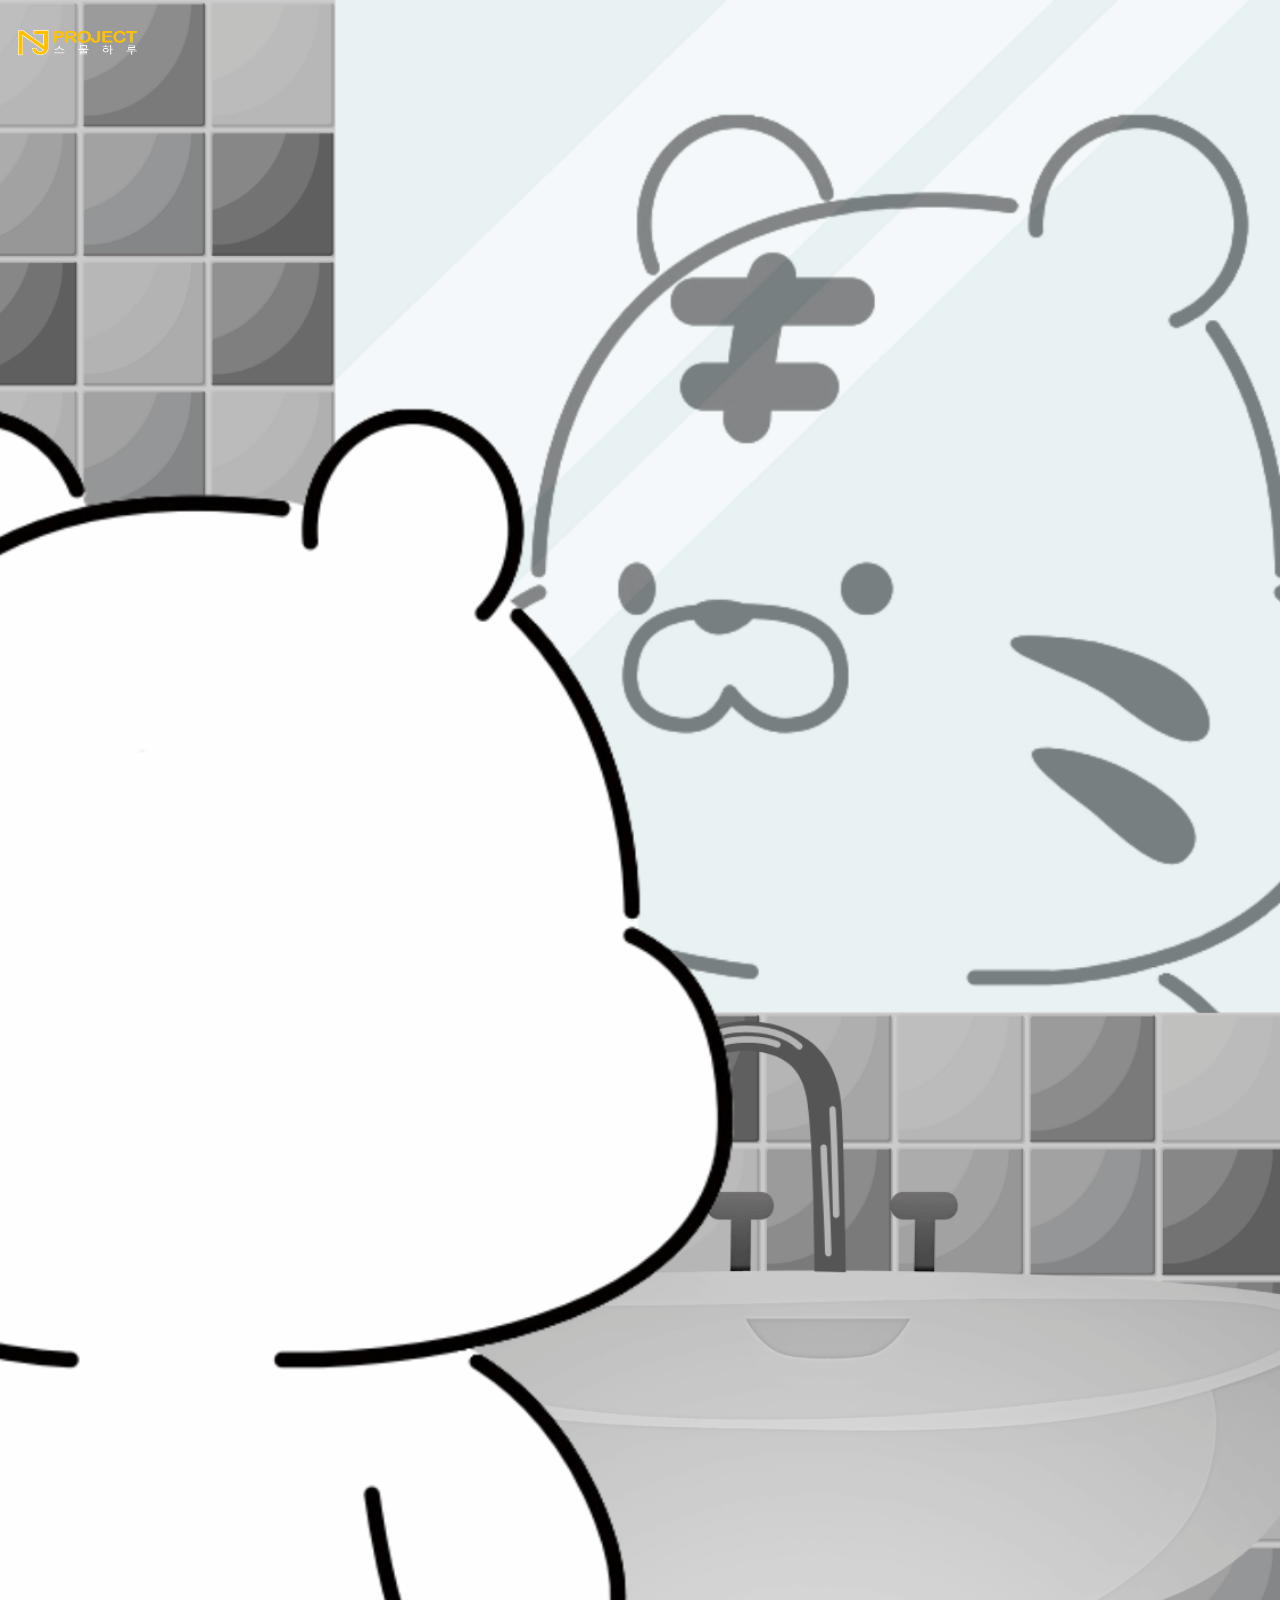
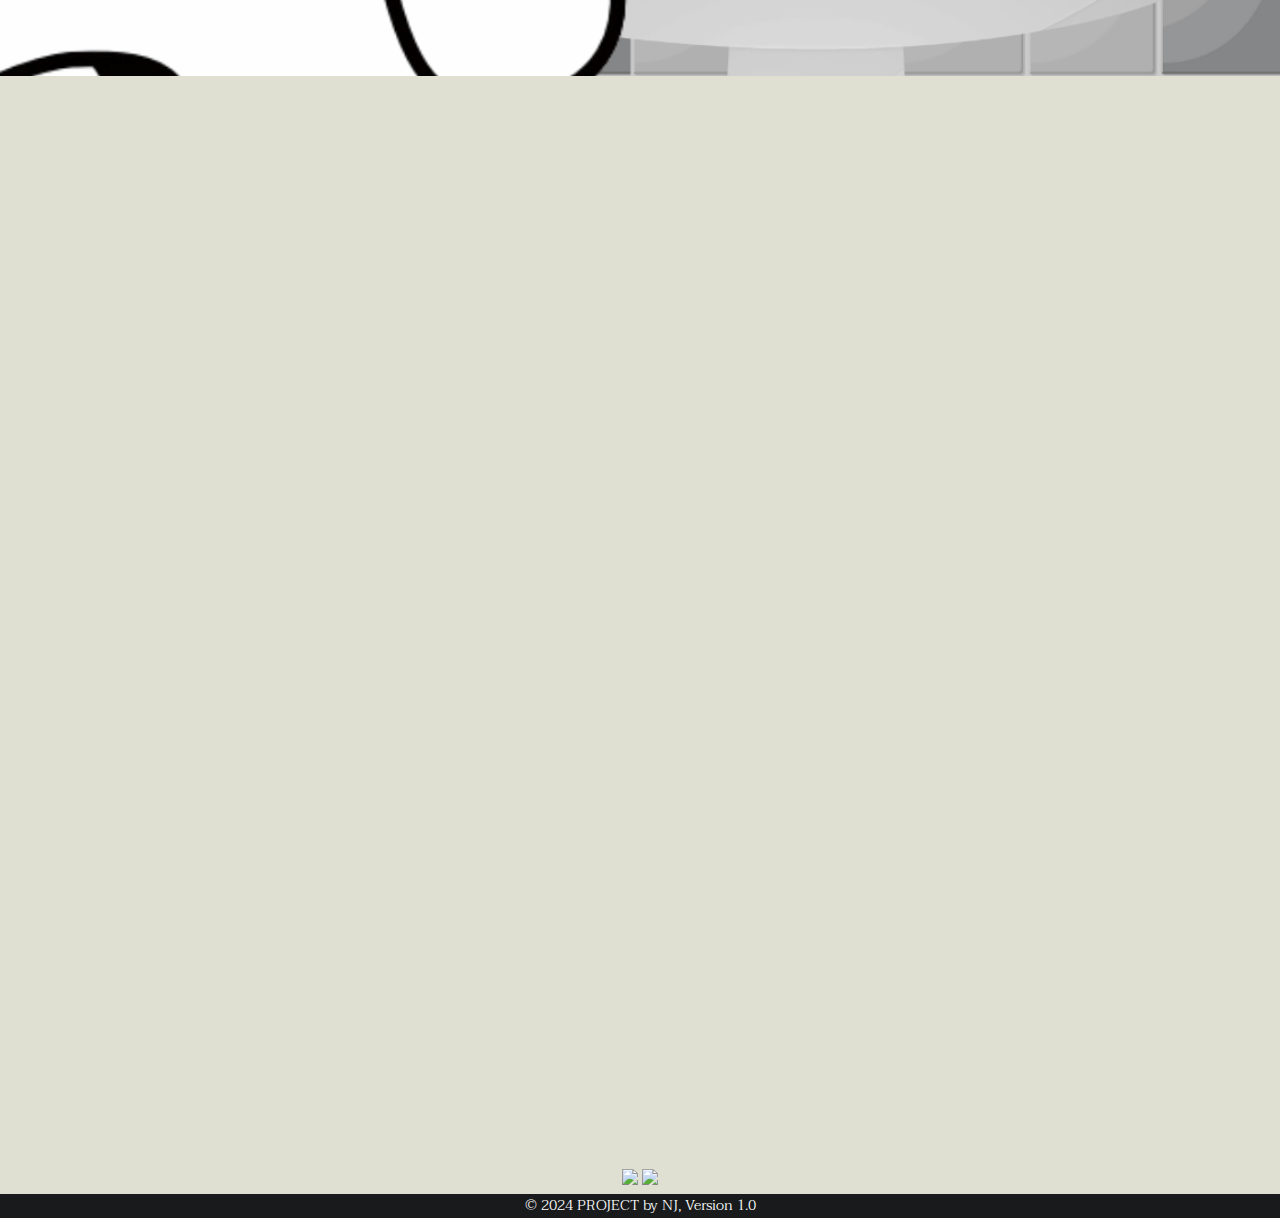
==== commit 419407e5: "Add files via upload" ====
--- a/index.html
+++ b/index.html
@@ -9,8 +9,10 @@
 		<!-- Boby -->
 		<section id="banner3">
 			<div id ="content" class="base_container">
+				<img id = "dark" src="images/dark.png">
 				<img id ="intro_container" src="images/bg_intro1.png"></img>
-				<div id ="start_container"></div>
+				<img id = "start_bt" src="images/start.png">
+				
 			</div>
 
 		</section>
--- a/assets/css/main.css
+++ b/assets/css/main.css
@@ -4085,9 +4085,6 @@
 	z-index: 2;
 	width: 100%;
 	height: 60%;
-	background-image: url("../../images/bg_intro1.png");
-	background-size: cover;
-	background-position: center;
 	position: absolute;
 	top: 0;
 	left: 0;
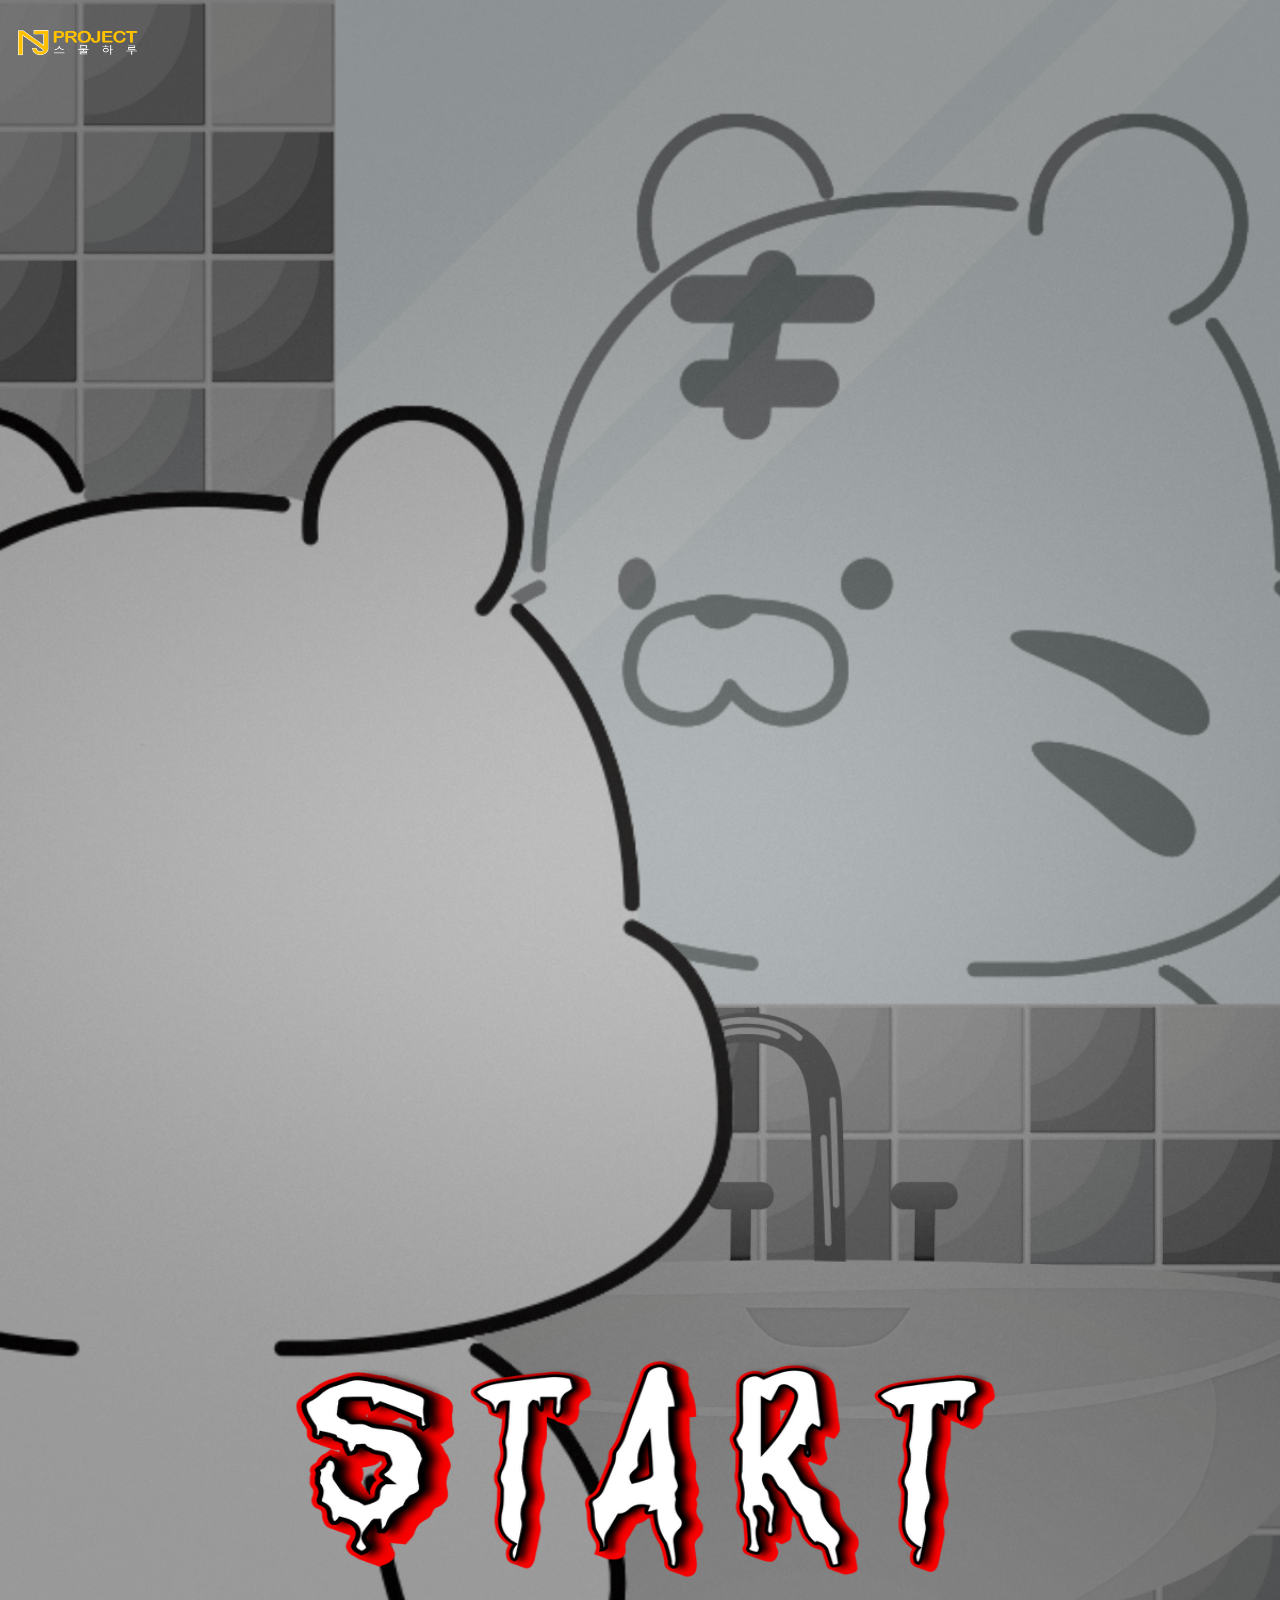
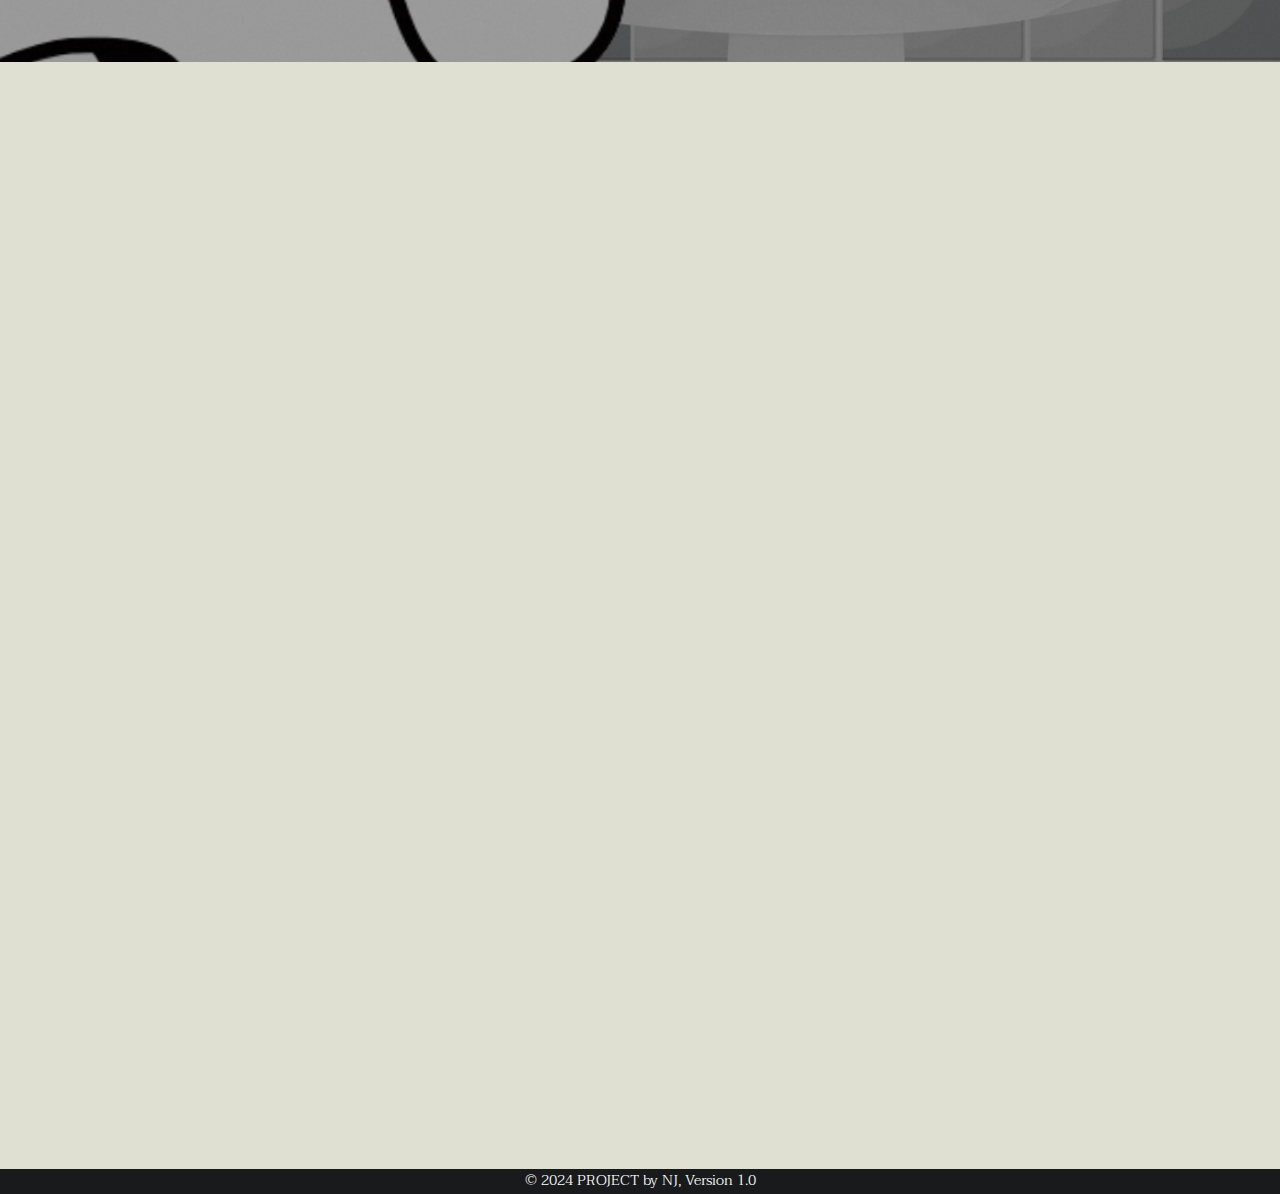
==== commit 5f4d4cf9: "Add files via upload" ====
--- a/index.html
+++ b/index.html
@@ -9,10 +9,10 @@
 		<!-- Boby -->
 		<section id="banner3">
 			<div id ="content" class="base_container">
-				<img id = "dark" src="images/dark.png">
+				<img id = "dark" src="images/dark.png"></img>
 				<img id ="intro_container" src="images/bg_intro1.png"></img>
-				<img id = "start_bt" src="images/start.png">
-				
+				<img id = "start_bt" src="images/start.png"></img>
+				<div id = "warning_container"></div>
 			</div>
 
 		</section>
--- a/assets/css/main.css
+++ b/assets/css/main.css
@@ -4089,13 +4089,25 @@
 	top: 0;
 	left: 0;
 }
-#start_container {
-	width: 100%; 
-	height: 10%;
-	background-color: #deed5a;
+#dark {
+	z-index: 3;
+	width: 100%;
+	height: 60%;
 	position: absolute;
-	top: 60%;
+	opacity: 40%;
+	top: 0;
 	left: 0;
+}
+
+#start_bt {
+	display: block;
+	z-index: 4;
+	width: 60%; 
+	height: 8%;
+	position: absolute;
+	transform: translate(-50%, -50%);
+	top: 53%;
+	left: 50%;
 }
 
 #room_container {
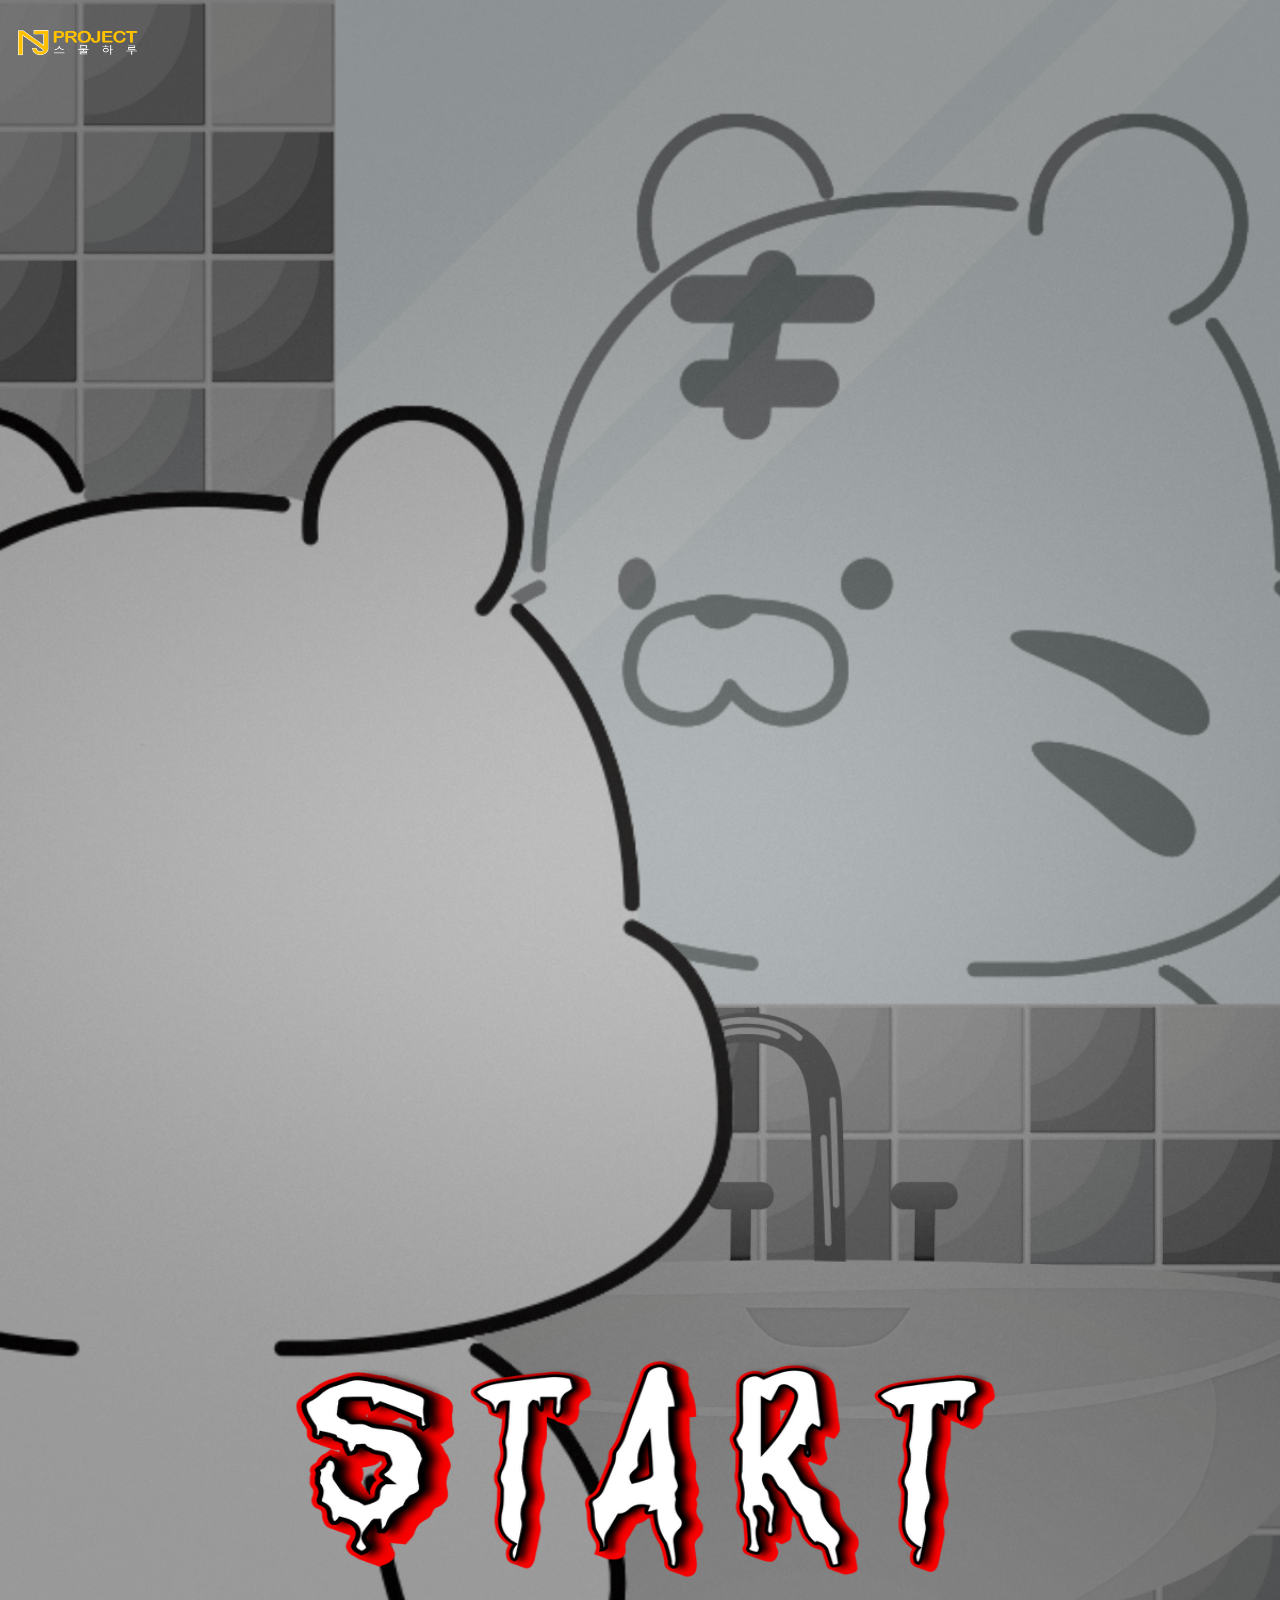
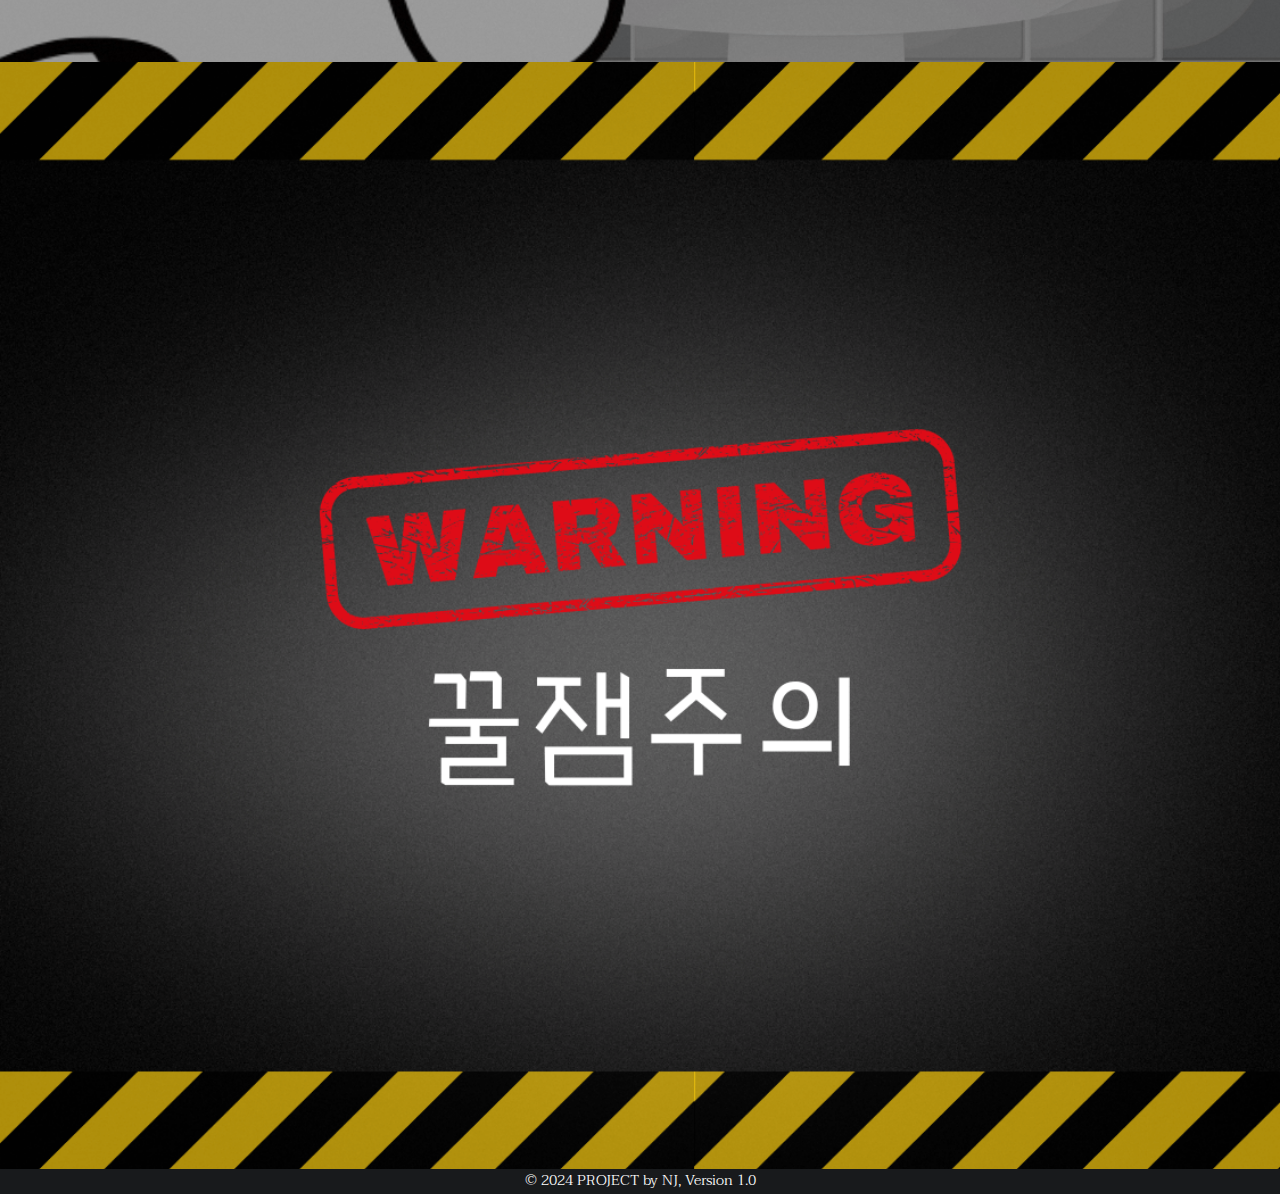
==== commit fa673c38: "Update index.html" ====
--- a/index.html
+++ b/index.html
@@ -1,5 +1,5 @@
 <!DOCTYPE HTML>
-<html><head><title>백호돌이 괴담 by NJ</title><meta charset="utf-8"><meta name="robots" content="index, follow, max-image-preview:large, max-snippet:-1, max-video-preview:-1"><meta name="viewport" content="width=device-width, initial-scale=1"><link rel="stylesheet" href="assets/css/main.css"></head><body>
+<html><head><title>백호돌이 방탈출 by NJ</title><meta charset="utf-8"><meta name="robots" content="index, follow, max-image-preview:large, max-snippet:-1, max-video-preview:-1"><meta name="viewport" content="width=device-width, initial-scale=1"><link rel="stylesheet" href="assets/css/main.css"></head><body>
 
 		<!-- Header -->
 		<header id="header" class="alt"><div class="logo"><img src="images/logo.png" width="120" height="40" alt="Project_04 by NJ"></div>
--- a/assets/css/main.css
+++ b/assets/css/main.css
@@ -4109,6 +4109,17 @@
 	top: 53%;
 	left: 50%;
 }
+#warning_container {
+	z-index: 2;
+	width: 100%;
+	height: 40%;
+	background-image: url("../../images/warning.png");
+	background-size: cover;
+	background-position: center;
+	position: absolute;
+	top: 60%;
+	left: 0;
+}
 
 #room_container {
 	z-index: 2;
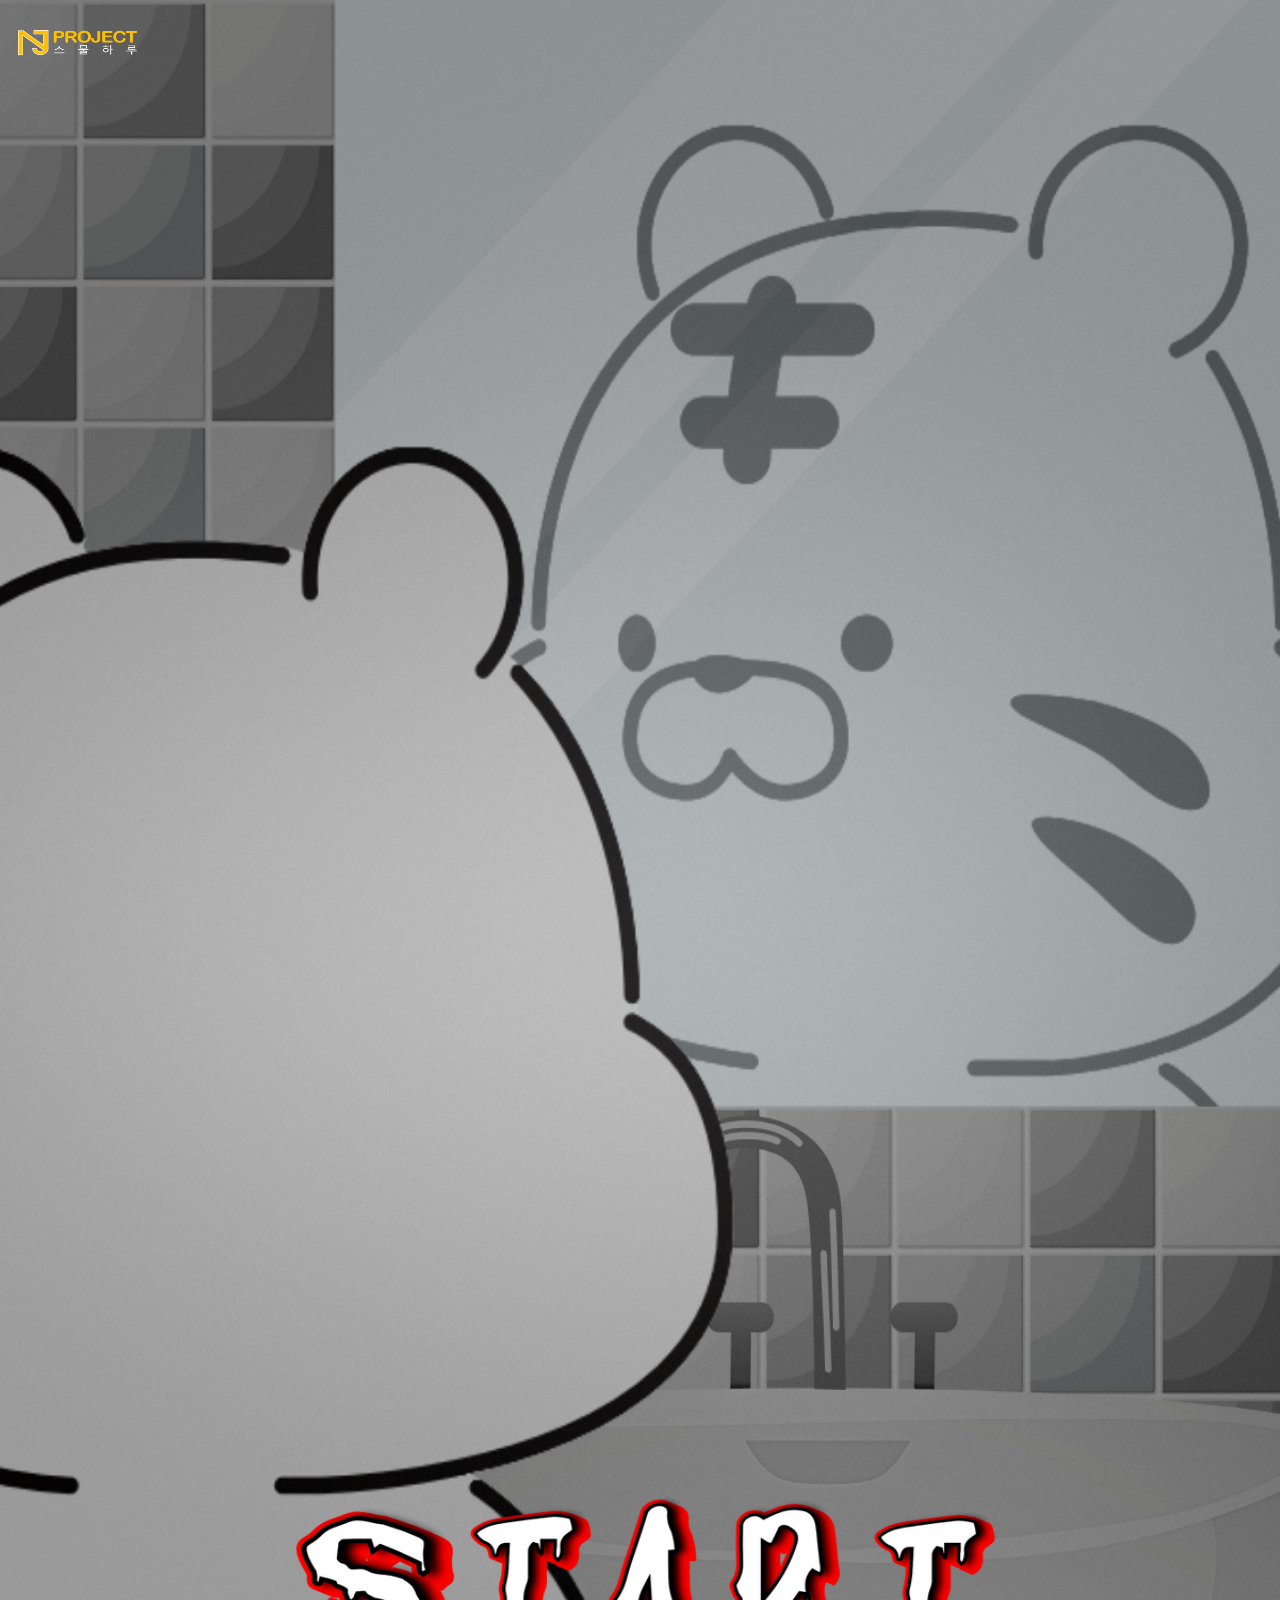
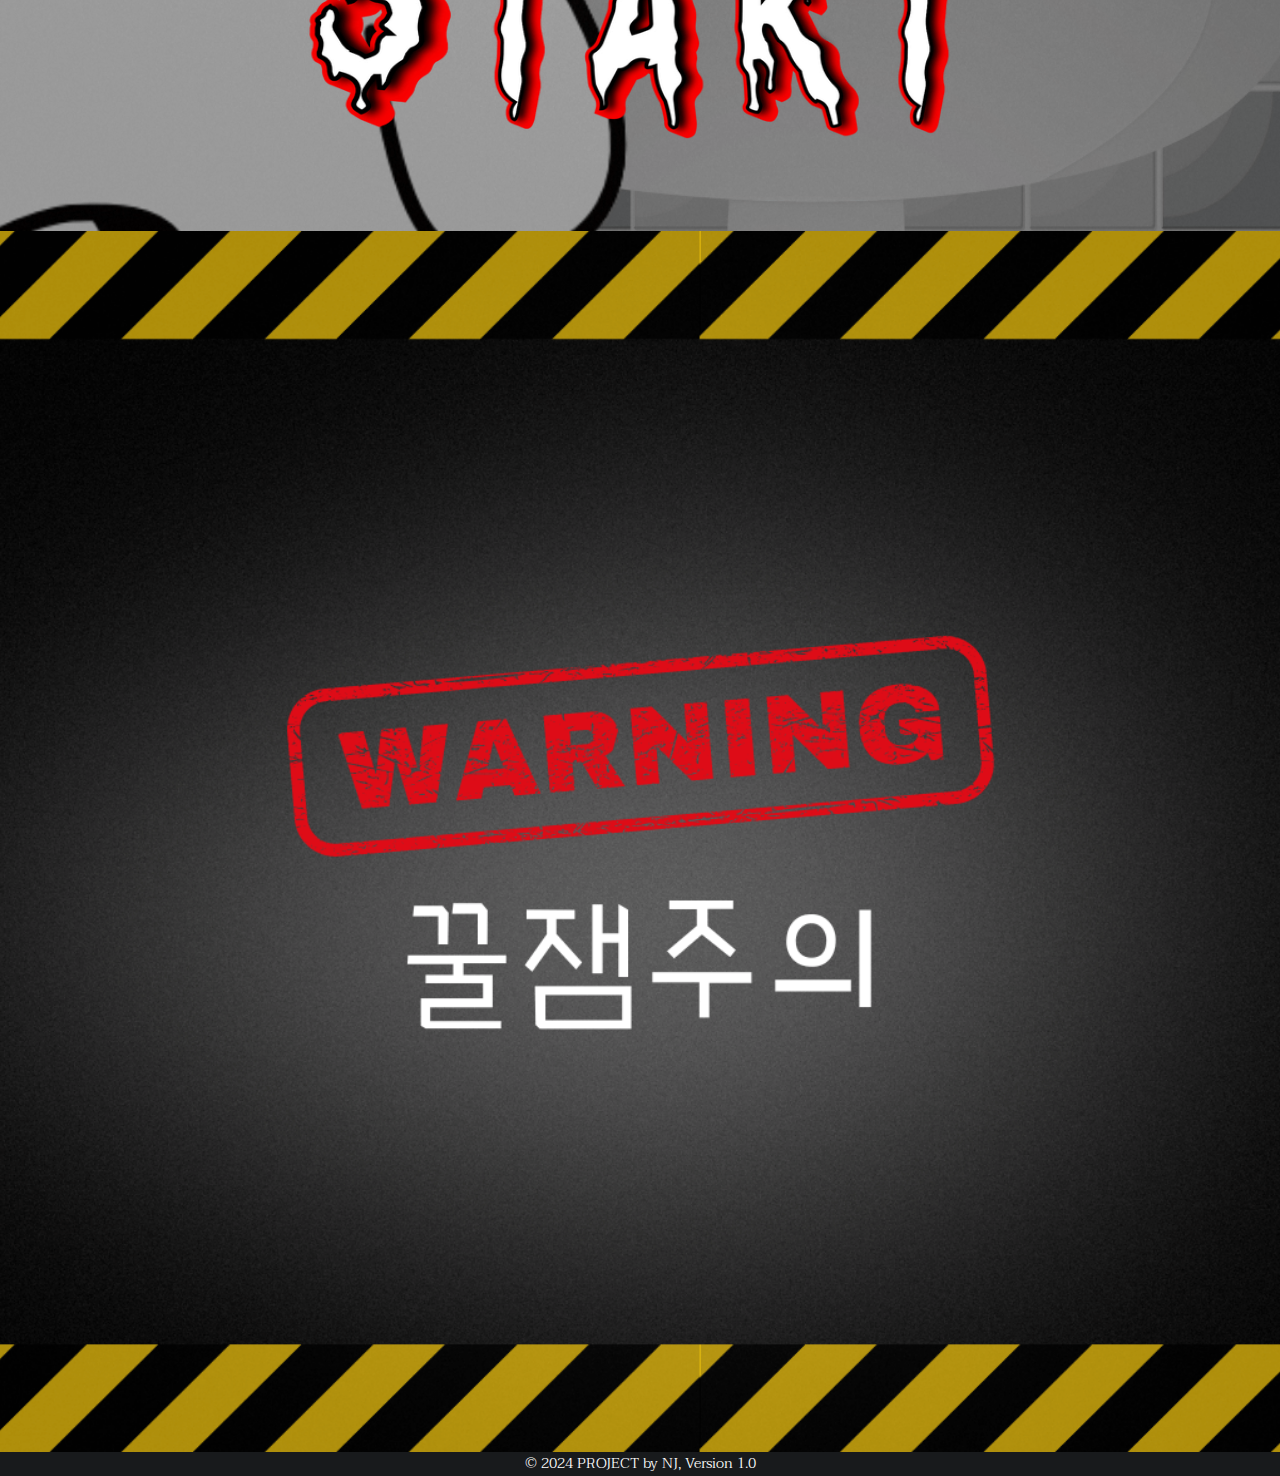
==== commit f6d30232: "Add files via upload" ====
--- a/index.html
+++ b/index.html
@@ -9,11 +9,18 @@
 		<!-- Boby -->
 		<section id="banner3">
 			<div id ="content" class="base_container">
-				<img id = "dark" src="images/dark.png"></img>
-				<img id ="intro_container" src="images/bg_intro1.png"></img>
-				<img id = "start_bt" src="images/start.png"></img>
+				<img id = "dark" src="images/dark.png">
+				<img id ="intro_container" src="images/bg_intro1.png">
+				<img id = "start_bt" src="images/start.png">
 				<div id = "warning_container"></div>
+
+				<div id = "loading">
+					<img id = running src="images/running.gif">
+					<div id = "loading_text">loading...</div>
+				</div>
 			</div>
+
+			
 
 		</section>
 
--- a/assets/css/main.css
+++ b/assets/css/main.css
@@ -4075,9 +4075,10 @@
 	width: 100%;
 	height: 30%;
 	position: absolute;
+	/*
 	border: 5px solid white;
 	max-width: 100%;
-	max-height: 100%;
+	max-height: 100%;*/
 	background-color: rgb(223, 224, 210); /* For demonstration */
 }
 
@@ -4098,7 +4099,16 @@
 	top: 0;
 	left: 0;
 }
-
+#dark2 {
+	display: none;
+	z-index: 1000;
+	width: 100%;
+	height: 60%;
+	position: absolute;
+	opacity: 40%;
+	top: 0;
+	left: 0;
+}
 #start_bt {
 	display: block;
 	z-index: 4;
@@ -4125,20 +4135,236 @@
 	z-index: 2;
 	width: 100%;
 	height: 60%;
-	background-image: url("../../images/bg_intro1.png");
-	background-size: cover;
-	background-position: center;
 	position: absolute;
 	top: 0;
 	left: 0;
 }
 
 #item_container {
+	display: grid;
+	align-content: center;
+	grid-template-columns: 27% 18% 18% 18% 18%;
 	width: 100%; 
 	height: 10%;
-	background-color: #deed5a;
+	background-image: url("../../images/item.png");
+	background-size: cover;
+	background-position: center;
 	position: absolute;
 	top: 60%;
 	left: 0;
+	padding-top: 2%;
 }
-
+#item_container #item_1 {
+	grid-area:1/2/2/3;
+	height: 90%;
+	width:100%;
+	border-radius: 25%;
+
+	/*background-color: rgb(248, 144, 84);*/
+}
+#item_container #item_2 {
+	grid-area:1/3/2/4;
+	height: 90%;
+	width:100%;
+	border-radius: 25%;
+	/*background-color: rgb(248, 144, 84);*/
+}
+#item_container #item_3 {
+	grid-area:1/4/2/5;
+	height: 90%;
+	width:100%;
+	border-radius: 25%;
+	/*background-color: rgb(248, 144, 84);*/
+}
+#item_container #item_4 {
+	grid-area:1/5/2/6;
+	height: 90%;
+	width:100%;
+	border-radius: 25%;
+	/*background-color: rgb(248, 144, 84);*/
+}
+
+#return_img {
+	display: none;
+	z-index: 4;
+	width: 20%; 
+	height: 9%;
+	position: absolute;
+	transform: translate(-50%, -50%);
+	top: 54%;
+	left: 12%;
+}
+
+#hammer_bg {
+	display: none;
+	z-index: 4;
+	width: 22%; 
+	height: 10%;
+	position: absolute;
+	transform: translate(-50%, -50%);
+	top: 21%;
+	left: 77%;
+}
+#memo_bg_red {
+	display: none;
+	z-index: 4;
+	width: 22%; 
+	height: 10%;
+	position: absolute;
+	transform: translate(-50%, -50%);
+	top: 20%;
+	left: 77%;
+}
+#memo_bg_blue {
+	display: none;
+	z-index: 4;
+	width: 18%; 
+	height: 7%;
+	position: absolute;
+	transform: translate(-50%, -50%);
+	top: 35%;
+	left: 64%;
+}
+#key {
+	display: none;
+	z-index: 1003;
+	width: 30%; 
+	height: 14%;
+	position: absolute;
+	transform: translate(-50%, -50%);
+	top: 30%;
+	left: 20%;
+}
+#glass {
+	display: none;
+	z-index: 1003;
+	width: 30%; 
+	height: 14%;
+	position: absolute;
+	transform: translate(-50%, -50%);
+	top: 30%;
+	left: 20%;
+}
+#towel_min {
+	display: none;
+	z-index: 4;
+	width: 26.68%; 
+	height: 12.4%;
+	position: absolute;
+	transform: translate(-50%, -50%);
+	top: 27.41%;
+	left: 43.7%;
+}
+#switch_Off {
+	display: none;
+	z-index: 4;
+	width: 7.6%; 
+	height: 8.4%;
+	position: absolute;
+	transform: translate(-50%, -50%);
+	top: 36.7%;
+	left: 93.1%;
+}
+#memo_red {
+	display: none;
+	z-index: 1002;
+	width: 60%; 
+	height: 33%;
+	position: absolute;
+	transform: translate(-50%, -50%);
+	top: 30%;
+	left: 50%;
+}
+#memo_blue {
+	display: none;
+	z-index: 1002;
+	width: 60%; 
+	height: 33%;
+	position: absolute;
+	transform: translate(-50%, -50%);
+	top: 30%;
+	left: 50%;
+}
+#tile {
+	display: none;
+	z-index: 4;
+	width: 15%; 
+	height: 7%;
+	position: absolute;
+	transform: translate(-50%, -50%);
+	top: 39.5%;
+	left: 54.5%;
+}
+#light {
+	display: none;
+	z-index: 999;
+	width: 15%; 
+	height: 7%;
+	position: absolute;
+	transform: translate(-50%, -50%);
+	top: 39.5%;
+	left: 54.5%;
+}
+#safe {
+	display: none;
+	z-index: 1001;
+	width: 85%; 
+	height: 40%;
+	position: absolute;
+	transform: translate(-50%, -50%);
+	top: 30%;
+	left: 50%;
+	touch-action: none;
+}
+#safe_number {
+	display: none;
+	z-index: 1002;
+	width: 20%; 
+	height: 8%;
+	position: absolute;
+	transform: translate(-50%, -50%);
+	top: 32.8%;
+	left: 33.3%;
+	color: #000;
+	font-size: 5vw;
+	font-weight: bold;
+	text-align: center;
+	touch-action: none;
+}
+
+@keyframes loop{
+    0%{
+    	top:7%;
+    	left:45%;
+    }
+    50%{
+    	top:7%;
+    	left:55%;
+    }
+    100%{
+        top:7%;
+        left:45%;    
+    }
+}
+
+#success {
+	display: none;
+	z-index: 1005;
+	width: 50%; 
+	height: 10%;
+	position: absolute;
+	transform: translate(-50%, -50%);
+	top: 7%;
+	left: 45%;
+	animation: loop 3s infinite;
+}
+#gotomain {
+	display: none;
+	z-index: 1005;
+	width: 50%; 
+	height: 21%;
+	position: absolute;
+	transform: translate(-50%, -50%);
+	top: 52%;
+	left: 50%;
+}
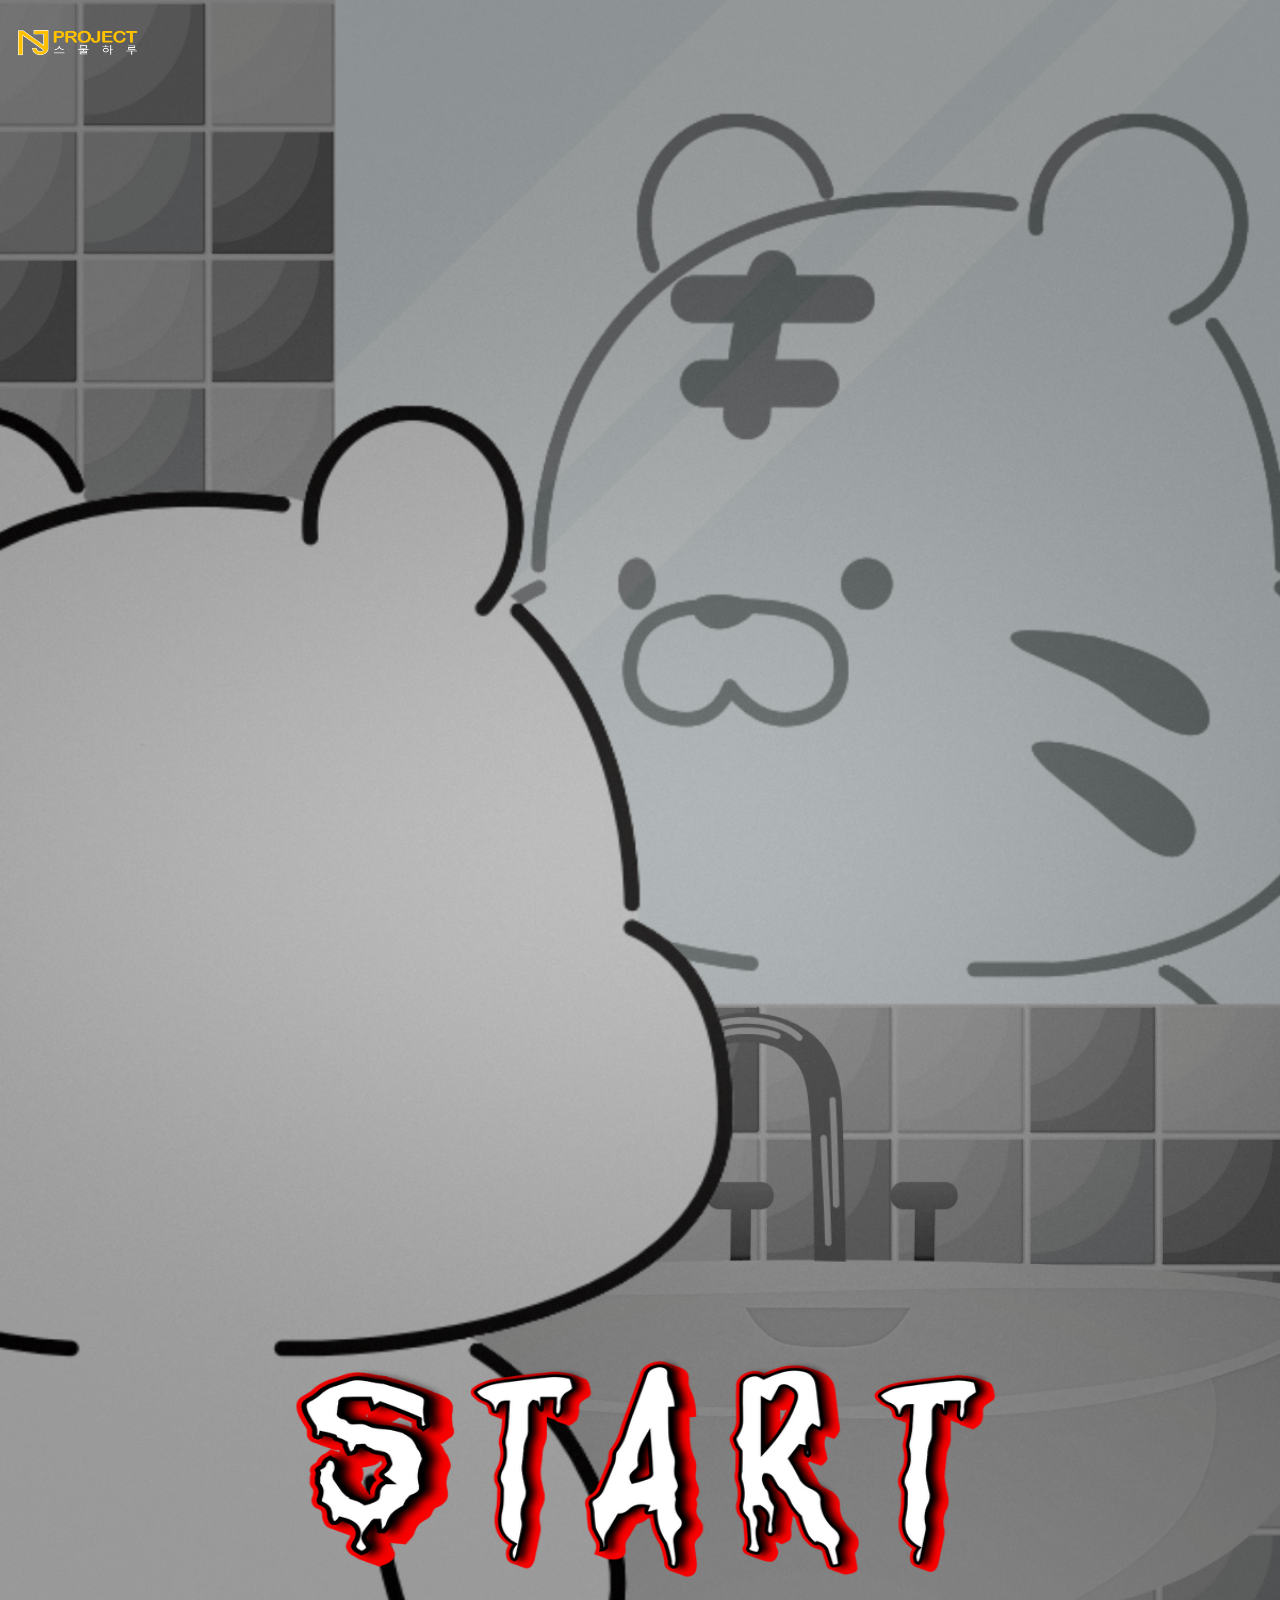
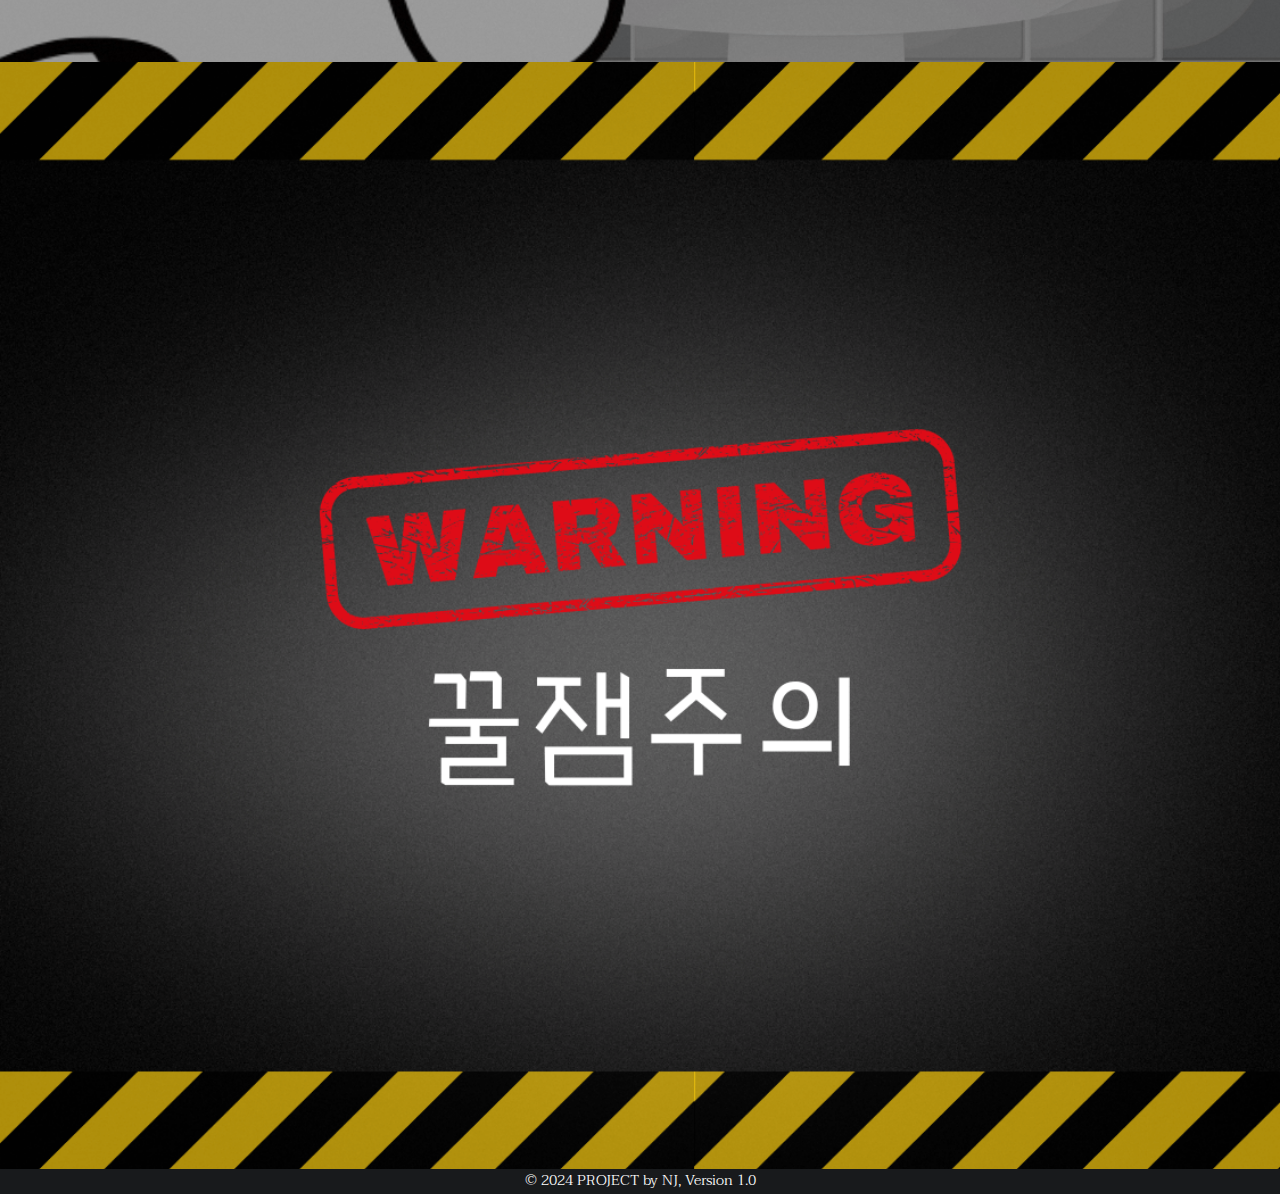
==== commit 4f719fa5: "Add files via upload" ====
--- a/index.html
+++ b/index.html
@@ -4,6 +4,14 @@
 		<!-- Header -->
 		<header id="header" class="alt"><div class="logo"><img src="images/logo.png" width="120" height="40" alt="Project_04 by NJ"></div>
 		</header>
+
+
+
+
+		<!--image Preload_section-->
+		<img src="images/bottom.png" style="display: none;" />
+		<img src="images/bg_intro1.png" style="display: none;" />
+		<img src="images/bg_intro2.png" style="display: none;" />
 
 
 		<!-- Boby -->
--- a/assets/css/main.css
+++ b/assets/css/main.css
@@ -4090,6 +4090,38 @@
 	top: 0;
 	left: 0;
 }
+#loading {
+	display: block;
+	z-index: 2000;
+	width: 100%;
+	height: 100%;
+	position: absolute;
+	background-color: rgb(108, 177, 235);
+	text-align: center;
+	justify-content: center;
+	top: 0;
+	left: 0;
+}
+#loading_text {
+	z-index: 2001;
+	width: 100%;
+	height: 100%;
+	position: absolute;
+	color : black;
+	font-size: 8vw;
+	text-shadow: -1px 0px rgb(255, 255, 255), 0px 1px rgb(255, 255, 255), 1px 0px rgb(255, 255, 255), 0px -1px rgb(255, 255, 255);
+	top: 35%;
+	left: 0;
+}
+#running {
+	z-index: 2001;
+	width: 40%;
+	height: 20%;
+	position: absolute;
+	transform: translate(-50%, -50%);
+	top: 25%;
+	left: 50%;
+}
 #dark {
 	z-index: 3;
 	width: 100%;
